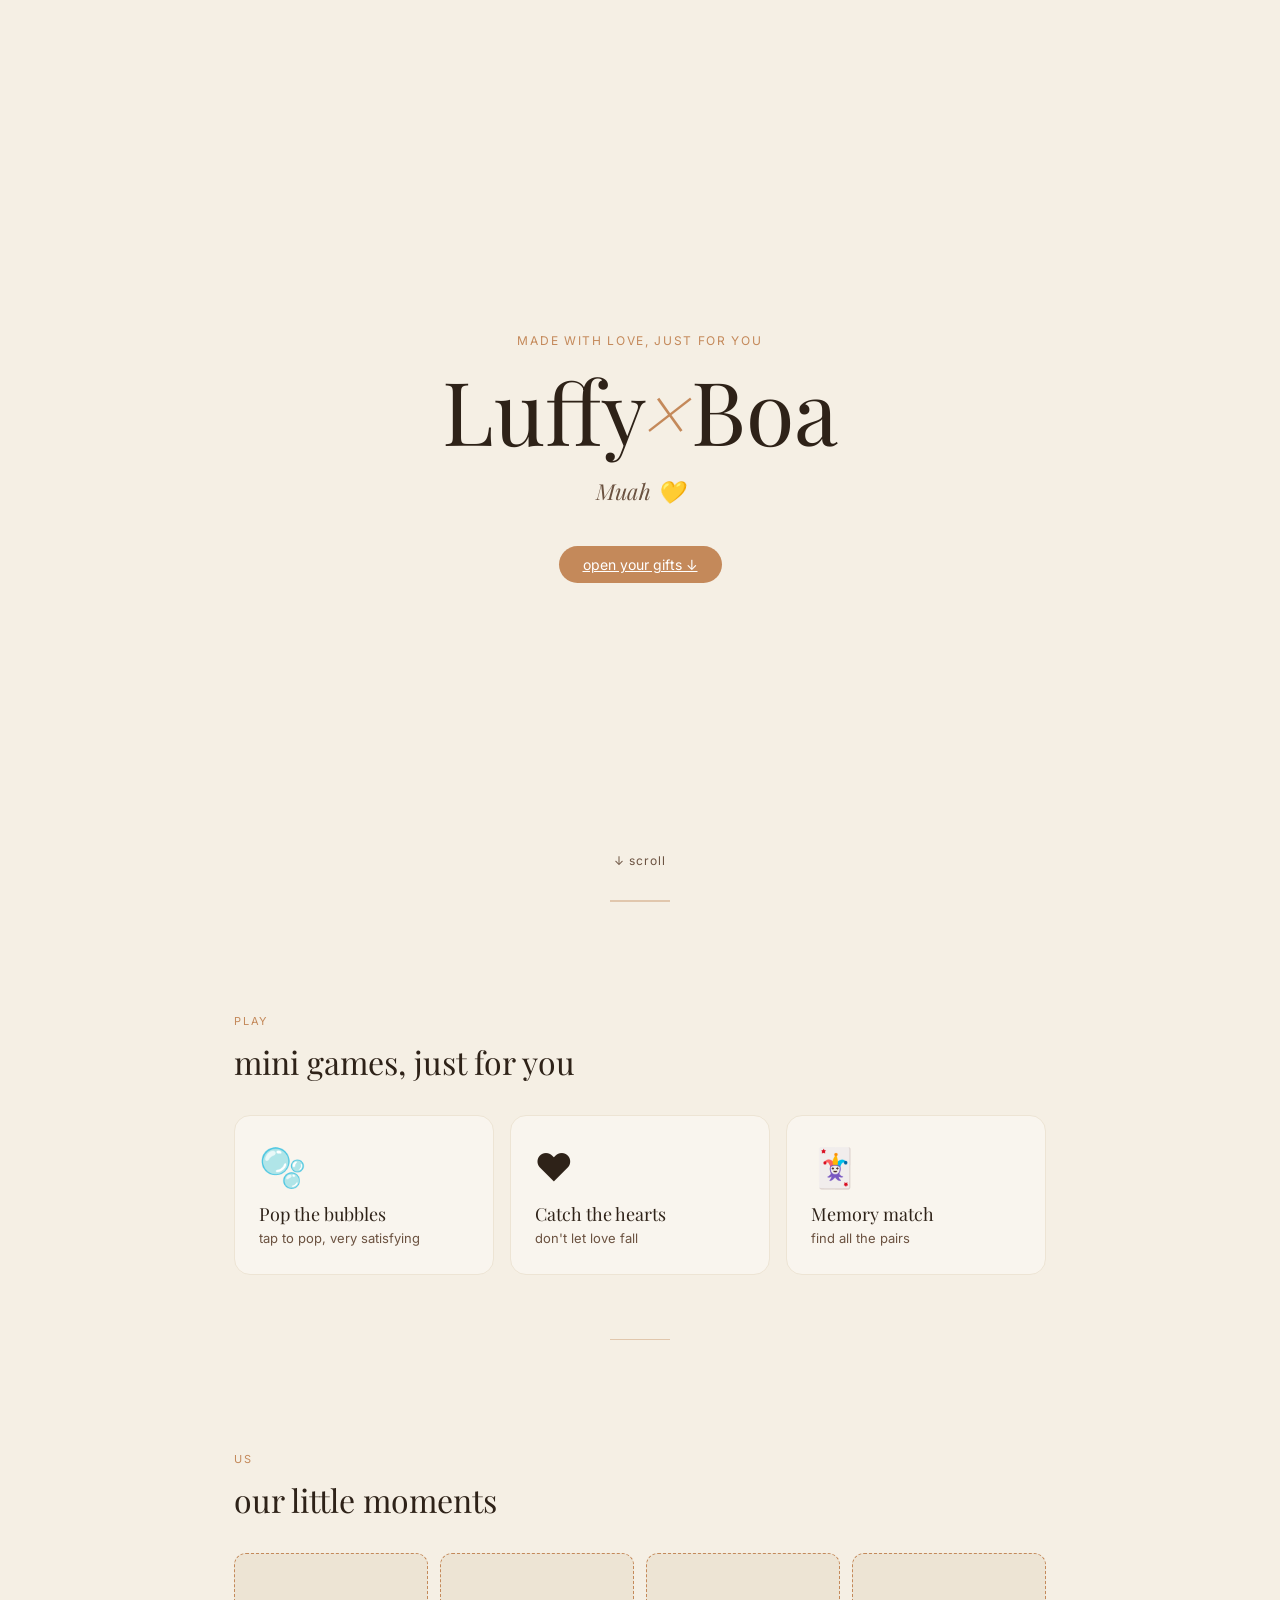
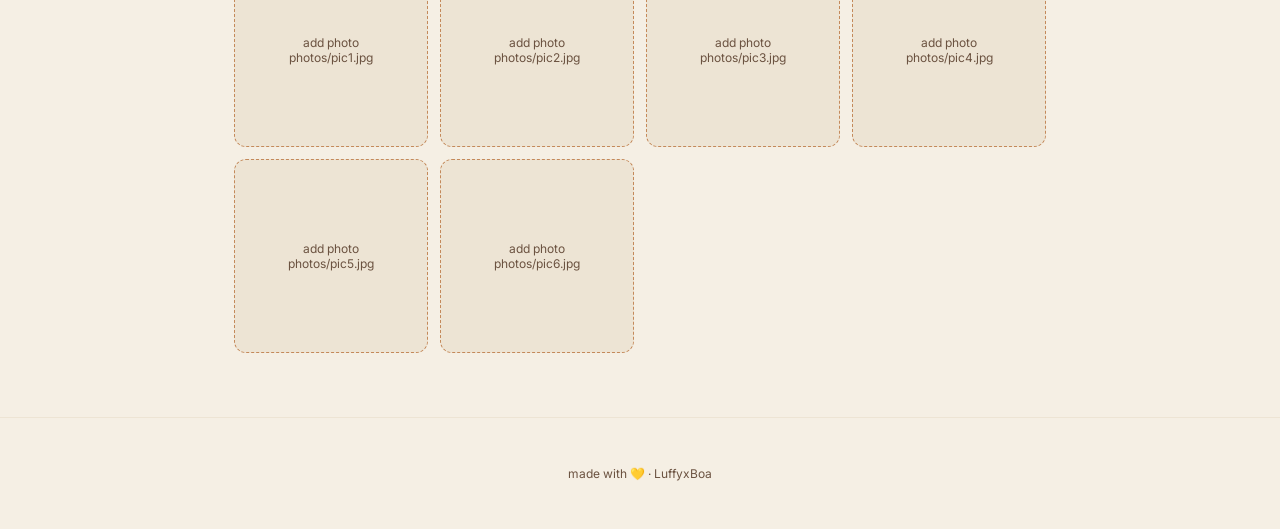
==== index.html @ 6fa9c640 "initial commit" ====
<!DOCTYPE html>
<html lang="en">
<head>
  <meta charset="UTF-8" />
  <meta name="viewport" content="width=device-width, initial-scale=1.0" />
  <title>LuffyxBoa</title>
  <link rel="stylesheet" href="css/style.css" />
  <style>
    body { overflow-x: hidden; }

    /* ---- HERO ---- */
    .hero {
      min-height: 100vh;
      display: flex;
      flex-direction: column;
      align-items: center;
      justify-content: center;
      text-align: center;
      padding: 3rem 1.5rem 2rem;
      position: relative;
    }

    .hero-eyebrow {
      font-size: 12px;
      letter-spacing: 0.14em;
      text-transform: uppercase;
      color: var(--caramel);
      margin-bottom: 1rem;
    }

    .hero-title {
      font-family: 'Playfair Display', serif;
      font-size: clamp(48px, 10vw, 88px);
      font-weight: 400;
      line-height: 1.05;
      color: var(--dark);
      margin-bottom: 1.25rem;
    }

    .hero-title em {
      font-style: italic;
      color: var(--caramel);
    }

    .hero-message {
      font-family: 'Playfair Display', serif;
      font-style: italic;
      font-size: 22px;
      color: var(--mid);
      margin-bottom: 2.5rem;
    }

    .scroll-hint {
      position: absolute;
      bottom: 2rem;
      font-size: 12px;
      color: var(--mid);
      letter-spacing: 0.08em;
      animation: bob 2s ease-in-out infinite;
    }
    @keyframes bob {
      0%, 100% { transform: translateY(0); }
      50% { transform: translateY(6px); }
    }

    /* ---- SECTION ---- */
    .section {
      max-width: 860px;
      margin: 0 auto;
      padding: 4rem 1.5rem;
    }

    .section-label {
      font-size: 11px;
      letter-spacing: 0.16em;
      text-transform: uppercase;
      color: var(--caramel);
      margin-bottom: 0.75rem;
    }

    .section-title {
      font-family: 'Playfair Display', serif;
      font-size: 32px;
      font-weight: 400;
      color: var(--dark);
      margin-bottom: 2rem;
    }

    /* ---- DIVIDER ---- */
    .divider {
      width: 60px;
      height: 1.5px;
      background: var(--caramel);
      margin: 0 auto 3rem;
      opacity: 0.4;
    }

    /* ---- GAMES GRID ---- */
    .games-grid {
      display: grid;
      grid-template-columns: repeat(auto-fit, minmax(220px, 1fr));
      gap: 16px;
    }

    .game-card {
      background: var(--light);
      border: 1px solid var(--beige2);
      border-radius: 16px;
      padding: 1.75rem 1.5rem;
      text-decoration: none;
      color: inherit;
      transition: border-color 0.2s, transform 0.15s;
      display: block;
    }
    .game-card:hover {
      border-color: var(--caramel);
      transform: translateY(-3px);
    }

    .game-emoji { font-size: 38px; margin-bottom: 0.75rem; }

    .game-card-name {
      font-family: 'Playfair Display', serif;
      font-size: 18px;
      font-weight: 400;
      color: var(--dark);
      margin-bottom: 4px;
    }

    .game-card-desc {
      font-size: 13px;
      color: var(--mid);
    }

    /* ---- PHOTOS ---- */
    .photos-grid {
      display: grid;
      grid-template-columns: repeat(auto-fill, minmax(180px, 1fr));
      gap: 12px;
    }

    .photo-slot {
      aspect-ratio: 1;
      border-radius: 12px;
      overflow: hidden;
      background: var(--beige2);
      border: 1px dashed var(--caramel);
      display: flex;
      align-items: center;
      justify-content: center;
    }

    .photo-slot img {
      width: 100%;
      height: 100%;
      object-fit: cover;
      display: block;
    }

    .photo-placeholder {
      font-size: 12px;
      color: var(--mid);
      text-align: center;
      padding: 1rem;
    }

    /* ---- FOOTER ---- */
    footer {
      text-align: center;
      padding: 3rem 1rem;
      font-size: 12px;
      color: var(--mid);
      border-top: 1px solid var(--beige2);
    }
  </style>
</head>
<body>

  <!-- HERO -->
  <section class="hero">
    <p class="hero-eyebrow">made with love, just for you</p>
    <h1 class="hero-title">Luffy<em>×</em>Boa</h1>
    <p class="hero-message">Muah 💛</p>
    <a href="#games" class="btn btn-primary">open your gifts ↓</a>
    <p class="scroll-hint">↓ scroll</p>
  </section>

  <div class="divider"></div>

  <!-- GAMES -->
  <section class="section" id="games">
    <p class="section-label">play</p>
    <h2 class="section-title">mini games, just for you</h2>
    <div class="games-grid">
      <a href="games/bubbles.html" class="game-card">
        <div class="game-emoji">🫧</div>
        <div class="game-card-name">Pop the bubbles</div>
        <div class="game-card-desc">tap to pop, very satisfying</div>
      </a>
      <a href="games/hearts.html" class="game-card">
        <div class="game-emoji">❤️</div>
        <div class="game-card-name">Catch the hearts</div>
        <div class="game-card-desc">don't let love fall</div>
      </a>
      <a href="games/memory.html" class="game-card">
        <div class="game-emoji">🃏</div>
        <div class="game-card-name">Memory match</div>
        <div class="game-card-desc">find all the pairs</div>
      </a>
    </div>
  </section>

  <div class="divider"></div>

  <!-- PHOTOS -->
  <section class="section" id="photos">
    <p class="section-label">us</p>
    <h2 class="section-title">our little moments</h2>
    <div class="photos-grid" id="photos-grid">
      <!-- Add your photos to the /photos folder and list them below -->
      <!-- Example: <div class="photo-slot"><img src="../photos/pic1.jpg" alt="us" /></div> -->
      <div class="photo-slot"><p class="photo-placeholder">add photo<br/>photos/pic1.jpg</p></div>
      <div class="photo-slot"><p class="photo-placeholder">add photo<br/>photos/pic2.jpg</p></div>
      <div class="photo-slot"><p class="photo-placeholder">add photo<br/>photos/pic3.jpg</p></div>
      <div class="photo-slot"><p class="photo-placeholder">add photo<br/>photos/pic4.jpg</p></div>
      <div class="photo-slot"><p class="photo-placeholder">add photo<br/>photos/pic5.jpg</p></div>
      <div class="photo-slot"><p class="photo-placeholder">add photo<br/>photos/pic6.jpg</p></div>
    </div>
  </section>

  <footer>
    made with 💛 · LuffyxBoa
  </footer>

</body>
</html>
---- css/style.css ----
@import url('https://fonts.googleapis.com/css2?family=Playfair+Display:ital,wght@0,400;0,600;1,400&family=Inter:wght@300;400;500&display=swap');

*, *::before, *::after { box-sizing: border-box; margin: 0; padding: 0; }

:root {
  --beige:    #F5EFE4;
  --beige2:   #EDE4D4;
  --caramel:  #C4895A;
  --caramel2: #A86D40;
  --dark:     #2E2218;
  --mid:      #6B5240;
  --light:    #F9F5EE;
  --white:    #FFFFFF;
}

html { scroll-behavior: smooth; }

body {
  font-family: 'Inter', sans-serif;
  background: var(--beige);
  color: var(--dark);
  min-height: 100vh;
}

/* ---- BACK BUTTON ---- */
.back-link {
  display: inline-flex;
  align-items: center;
  gap: 6px;
  font-size: 13px;
  color: var(--mid);
  text-decoration: none;
  padding: 8px 0;
  margin-bottom: 1.5rem;
  transition: color 0.2s;
}
.back-link:hover { color: var(--caramel); }

/* ---- GAME PAGE WRAPPER ---- */
.game-page {
  max-width: 700px;
  margin: 0 auto;
  padding: 2rem 1.5rem;
}

.game-page h1 {
  font-family: 'Playfair Display', serif;
  font-size: 26px;
  font-weight: 400;
  color: var(--dark);
  margin-bottom: 0.25rem;
}

.game-page .tagline {
  font-size: 13px;
  color: var(--mid);
  margin-bottom: 1.5rem;
}

/* ---- SCORE BAR ---- */
.score-bar {
  display: flex;
  justify-content: space-between;
  margin-bottom: 12px;
  font-size: 13px;
  color: var(--mid);
}
.score-bar span { font-weight: 500; color: var(--dark); }

/* ---- CANVAS ---- */
canvas {
  display: block;
  width: 100%;
  border-radius: 12px;
  border: 1px solid var(--beige2);
  background: var(--light);
  cursor: crosshair;
  touch-action: none;
}

/* ---- BUTTONS ---- */
.btn {
  display: inline-block;
  padding: 10px 24px;
  border-radius: 999px;
  font-size: 14px;
  font-family: 'Inter', sans-serif;
  cursor: pointer;
  transition: all 0.15s;
  border: none;
}
.btn-primary {
  background: var(--caramel);
  color: var(--white);
}
.btn-primary:hover { background: var(--caramel2); }
.btn-outline {
  background: transparent;
  color: var(--caramel);
  border: 1.5px solid var(--caramel);
}
.btn-outline:hover { background: var(--beige2); }

.btn-row {
  display: flex;
  gap: 10px;
  margin-top: 14px;
  flex-wrap: wrap;
}

/* ---- MEMORY GRID ---- */
.memory-grid {
  display: grid;
  grid-template-columns: repeat(4, 1fr);
  gap: 10px;
  max-width: 400px;
}
.mem-card {
  aspect-ratio: 1;
  background: var(--light);
  border: 1.5px solid var(--beige2);
  border-radius: 10px;
  cursor: pointer;
  font-size: 30px;
  display: flex;
  align-items: center;
  justify-content: center;
  transition: transform 0.15s;
  user-select: none;
}
.mem-card:hover { transform: scale(1.05); }
.mem-card.flipped { background: #FBF0E5; border-color: var(--caramel); }
.mem-card.matched { background: #EAF3DE; border-color: #639922; pointer-events: none; }
.mem-back { font-size: 18px; color: var(--mid); }

.congrats {
  font-family: 'Playfair Display', serif;
  font-size: 20px;
  color: var(--caramel);
  margin-top: 1rem;
}
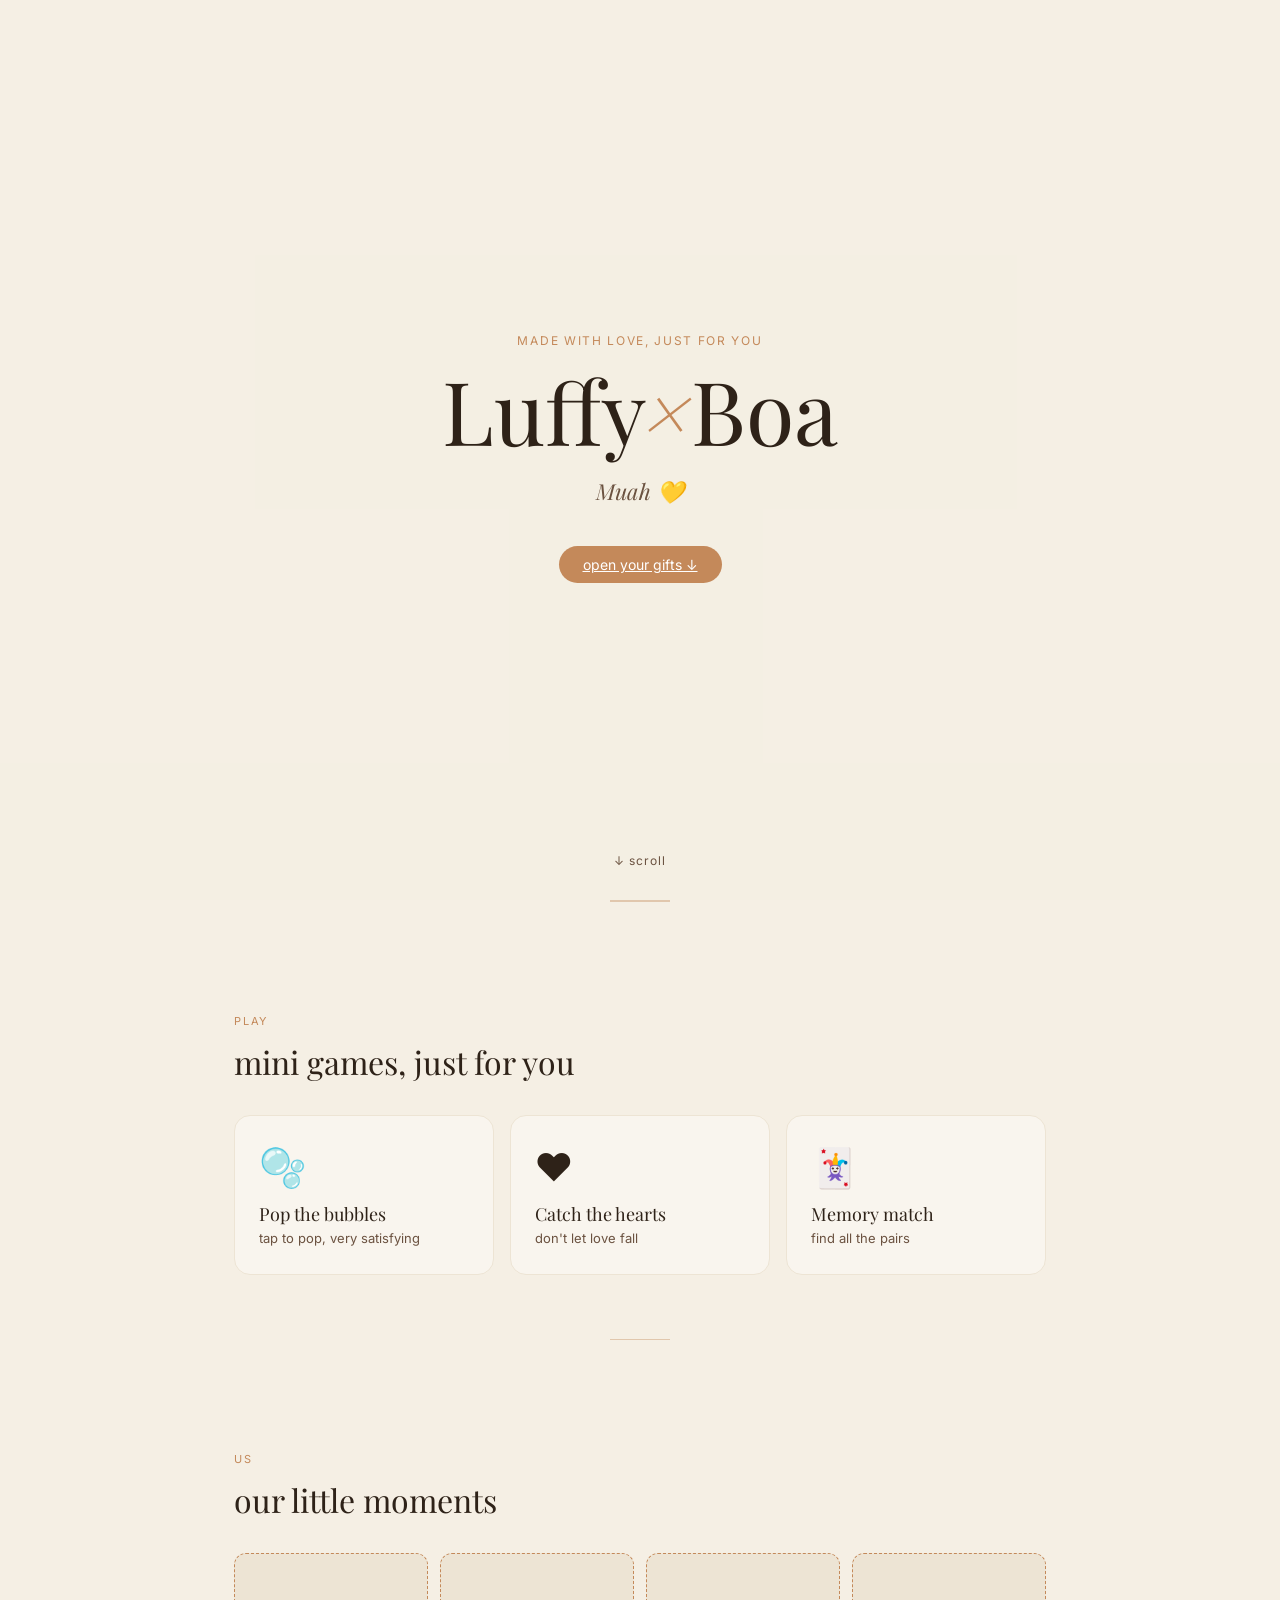
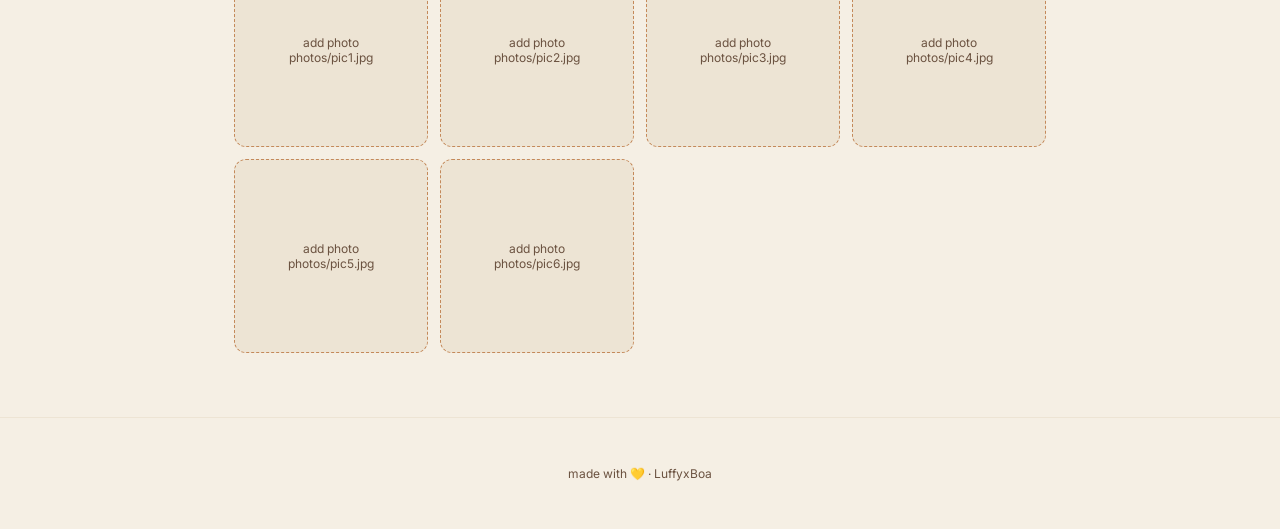
==== commit 93416670: "initial commit" ====
--- a/index.html
+++ b/index.html
@@ -1,236 +1,250 @@
 <!DOCTYPE html>
 <html lang="en">
 <head>
-  <meta charset="UTF-8" />
-  <meta name="viewport" content="width=device-width, initial-scale=1.0" />
-  <title>LuffyxBoa</title>
-  <link rel="stylesheet" href="css/style.css" />
-  <style>
-    body { overflow-x: hidden; }
-
-    /* ---- HERO ---- */
-    .hero {
-      min-height: 100vh;
-      display: flex;
-      flex-direction: column;
-      align-items: center;
-      justify-content: center;
-      text-align: center;
-      padding: 3rem 1.5rem 2rem;
-      position: relative;
-    }
-
-    .hero-eyebrow {
-      font-size: 12px;
-      letter-spacing: 0.14em;
-      text-transform: uppercase;
-      color: var(--caramel);
-      margin-bottom: 1rem;
-    }
-
-    .hero-title {
-      font-family: 'Playfair Display', serif;
-      font-size: clamp(48px, 10vw, 88px);
-      font-weight: 400;
-      line-height: 1.05;
-      color: var(--dark);
-      margin-bottom: 1.25rem;
-    }
-
-    .hero-title em {
-      font-style: italic;
-      color: var(--caramel);
-    }
-
-    .hero-message {
-      font-family: 'Playfair Display', serif;
-      font-style: italic;
-      font-size: 22px;
-      color: var(--mid);
-      margin-bottom: 2.5rem;
-    }
-
-    .scroll-hint {
-      position: absolute;
-      bottom: 2rem;
-      font-size: 12px;
-      color: var(--mid);
-      letter-spacing: 0.08em;
-      animation: bob 2s ease-in-out infinite;
-    }
-    @keyframes bob {
-      0%, 100% { transform: translateY(0); }
-      50% { transform: translateY(6px); }
-    }
-
-    /* ---- SECTION ---- */
-    .section {
-      max-width: 860px;
-      margin: 0 auto;
-      padding: 4rem 1.5rem;
-    }
-
-    .section-label {
-      font-size: 11px;
-      letter-spacing: 0.16em;
-      text-transform: uppercase;
-      color: var(--caramel);
-      margin-bottom: 0.75rem;
-    }
-
-    .section-title {
-      font-family: 'Playfair Display', serif;
-      font-size: 32px;
-      font-weight: 400;
-      color: var(--dark);
-      margin-bottom: 2rem;
-    }
-
-    /* ---- DIVIDER ---- */
-    .divider {
-      width: 60px;
-      height: 1.5px;
-      background: var(--caramel);
-      margin: 0 auto 3rem;
-      opacity: 0.4;
-    }
-
-    /* ---- GAMES GRID ---- */
-    .games-grid {
-      display: grid;
-      grid-template-columns: repeat(auto-fit, minmax(220px, 1fr));
-      gap: 16px;
-    }
-
-    .game-card {
-      background: var(--light);
-      border: 1px solid var(--beige2);
-      border-radius: 16px;
-      padding: 1.75rem 1.5rem;
-      text-decoration: none;
-      color: inherit;
-      transition: border-color 0.2s, transform 0.15s;
-      display: block;
-    }
-    .game-card:hover {
-      border-color: var(--caramel);
-      transform: translateY(-3px);
-    }
-
-    .game-emoji { font-size: 38px; margin-bottom: 0.75rem; }
-
-    .game-card-name {
-      font-family: 'Playfair Display', serif;
-      font-size: 18px;
-      font-weight: 400;
-      color: var(--dark);
-      margin-bottom: 4px;
-    }
-
-    .game-card-desc {
-      font-size: 13px;
-      color: var(--mid);
-    }
-
-    /* ---- PHOTOS ---- */
-    .photos-grid {
-      display: grid;
-      grid-template-columns: repeat(auto-fill, minmax(180px, 1fr));
-      gap: 12px;
-    }
-
-    .photo-slot {
-      aspect-ratio: 1;
-      border-radius: 12px;
-      overflow: hidden;
-      background: var(--beige2);
-      border: 1px dashed var(--caramel);
-      display: flex;
-      align-items: center;
-      justify-content: center;
-    }
-
-    .photo-slot img {
-      width: 100%;
-      height: 100%;
-      object-fit: cover;
-      display: block;
-    }
-
-    .photo-placeholder {
-      font-size: 12px;
-      color: var(--mid);
-      text-align: center;
-      padding: 1rem;
-    }
-
-    /* ---- FOOTER ---- */
-    footer {
-      text-align: center;
-      padding: 3rem 1rem;
-      font-size: 12px;
-      color: var(--mid);
-      border-top: 1px solid var(--beige2);
-    }
-  </style>
+    <meta charset="UTF-8" />
+    <meta name="viewport" content="width=device-width, initial-scale=1.0" />
+    <title>LuffyxBoa</title>
+    <link rel="stylesheet" href="css/style.css" />
+    <style>
+        body { overflow-x: hidden; }
+
+        /* ---- HERO ---- */
+        .hero {
+            min-height: 100vh;
+            display: flex;
+            flex-direction: column;
+            align-items: center;
+            justify-content: center;
+            text-align: center;
+            padding: 3rem 1.5rem 2rem;
+            position: relative;
+            background: url('photos/luffyxboa.jpg') center/cover no-repeat;
+        }
+
+        .hero::before {
+            content: '';
+            position: absolute;
+            inset: 0;
+            background: rgba(245, 239, 228, 0.58);
+            z-index: 0;
+        }
+
+        .hero > * {
+            position: relative;
+            z-index: 1;
+        }
+
+        .hero-eyebrow {
+            font-size: 12px;
+            letter-spacing: 0.14em;
+            text-transform: uppercase;
+            color: var(--caramel);
+            margin-bottom: 1rem;
+        }
+
+        .hero-title {
+            font-family: 'Playfair Display', serif;
+            font-size: clamp(48px, 10vw, 88px);
+            font-weight: 400;
+            line-height: 1.05;
+            color: var(--dark);
+            margin-bottom: 1.25rem;
+        }
+
+        .hero-title em {
+            font-style: italic;
+            color: var(--caramel);
+        }
+
+        .hero-message {
+            font-family: 'Playfair Display', serif;
+            font-style: italic;
+            font-size: 22px;
+            color: var(--mid);
+            margin-bottom: 2.5rem;
+        }
+
+        .scroll-hint {
+            position: absolute;
+            bottom: 2rem;
+            font-size: 12px;
+            color: var(--mid);
+            letter-spacing: 0.08em;
+            animation: bob 2s ease-in-out infinite;
+        }
+        @keyframes bob {
+            0%, 100% { transform: translateY(0); }
+            50% { transform: translateY(6px); }
+        }
+
+        /* ---- SECTION ---- */
+        .section {
+            max-width: 860px;
+            margin: 0 auto;
+            padding: 4rem 1.5rem;
+        }
+
+        .section-label {
+            font-size: 11px;
+            letter-spacing: 0.16em;
+            text-transform: uppercase;
+            color: var(--caramel);
+            margin-bottom: 0.75rem;
+        }
+
+        .section-title {
+            font-family: 'Playfair Display', serif;
+            font-size: 32px;
+            font-weight: 400;
+            color: var(--dark);
+            margin-bottom: 2rem;
+        }
+
+        /* ---- DIVIDER ---- */
+        .divider {
+            width: 60px;
+            height: 1.5px;
+            background: var(--caramel);
+            margin: 0 auto 3rem;
+            opacity: 0.4;
+        }
+
+        /* ---- GAMES GRID ---- */
+        .games-grid {
+            display: grid;
+            grid-template-columns: repeat(auto-fit, minmax(220px, 1fr));
+            gap: 16px;
+        }
+
+        .game-card {
+            background: var(--light);
+            border: 1px solid var(--beige2);
+            border-radius: 16px;
+            padding: 1.75rem 1.5rem;
+            text-decoration: none;
+            color: inherit;
+            transition: border-color 0.2s, transform 0.15s;
+            display: block;
+        }
+        .game-card:hover {
+            border-color: var(--caramel);
+            transform: translateY(-3px);
+        }
+
+        .game-emoji { font-size: 38px; margin-bottom: 0.75rem; }
+
+        .game-card-name {
+            font-family: 'Playfair Display', serif;
+            font-size: 18px;
+            font-weight: 400;
+            color: var(--dark);
+            margin-bottom: 4px;
+        }
+
+        .game-card-desc {
+            font-size: 13px;
+            color: var(--mid);
+        }
+
+        /* ---- PHOTOS ---- */
+        .photos-grid {
+            display: grid;
+            grid-template-columns: repeat(auto-fill, minmax(180px, 1fr));
+            gap: 12px;
+        }
+
+        .photo-slot {
+            aspect-ratio: 1;
+            border-radius: 12px;
+            overflow: hidden;
+            background: var(--beige2);
+            border: 1px dashed var(--caramel);
+            display: flex;
+            align-items: center;
+            justify-content: center;
+        }
+
+        .photo-slot img {
+            width: 100%;
+            height: 100%;
+            object-fit: cover;
+            display: block;
+        }
+
+        .photo-placeholder {
+            font-size: 12px;
+            color: var(--mid);
+            text-align: center;
+            padding: 1rem;
+        }
+
+        /* ---- FOOTER ---- */
+        footer {
+            text-align: center;
+            padding: 3rem 1rem;
+            font-size: 12px;
+            color: var(--mid);
+            border-top: 1px solid var(--beige2);
+        }
+    </style>
 </head>
 <body>
 
-  <!-- HERO -->
-  <section class="hero">
+<!-- HERO -->
+<section class="hero">
     <p class="hero-eyebrow">made with love, just for you</p>
     <h1 class="hero-title">Luffy<em>×</em>Boa</h1>
     <p class="hero-message">Muah 💛</p>
     <a href="#games" class="btn btn-primary">open your gifts ↓</a>
     <p class="scroll-hint">↓ scroll</p>
-  </section>
-
-  <div class="divider"></div>
-
-  <!-- GAMES -->
-  <section class="section" id="games">
+</section>
+
+<div class="divider"></div>
+
+<!-- GAMES -->
+<section class="section" id="games">
     <p class="section-label">play</p>
     <h2 class="section-title">mini games, just for you</h2>
     <div class="games-grid">
-      <a href="games/bubbles.html" class="game-card">
-        <div class="game-emoji">🫧</div>
-        <div class="game-card-name">Pop the bubbles</div>
-        <div class="game-card-desc">tap to pop, very satisfying</div>
-      </a>
-      <a href="games/hearts.html" class="game-card">
-        <div class="game-emoji">❤️</div>
-        <div class="game-card-name">Catch the hearts</div>
-        <div class="game-card-desc">don't let love fall</div>
-      </a>
-      <a href="games/memory.html" class="game-card">
-        <div class="game-emoji">🃏</div>
-        <div class="game-card-name">Memory match</div>
-        <div class="game-card-desc">find all the pairs</div>
-      </a>
+        <a href="games/bubbles.html" class="game-card">
+            <div class="game-emoji">🫧</div>
+            <div class="game-card-name">Pop the bubbles</div>
+            <div class="game-card-desc">tap to pop, very satisfying</div>
+        </a>
+        <a href="games/hearts.html" class="game-card">
+            <div class="game-emoji">❤️</div>
+            <div class="game-card-name">Catch the hearts</div>
+            <div class="game-card-desc">don't let love fall</div>
+        </a>
+        <a href="games/memory.html" class="game-card">
+            <div class="game-emoji">🃏</div>
+            <div class="game-card-name">Memory match</div>
+            <div class="game-card-desc">find all the pairs</div>
+        </a>
     </div>
-  </section>
-
-  <div class="divider"></div>
-
-  <!-- PHOTOS -->
-  <section class="section" id="photos">
+</section>
+
+<div class="divider"></div>
+
+<!-- PHOTOS -->
+<section class="section" id="photos">
     <p class="section-label">us</p>
     <h2 class="section-title">our little moments</h2>
     <div class="photos-grid" id="photos-grid">
-      <!-- Add your photos to the /photos folder and list them below -->
-      <!-- Example: <div class="photo-slot"><img src="../photos/pic1.jpg" alt="us" /></div> -->
-      <div class="photo-slot"><p class="photo-placeholder">add photo<br/>photos/pic1.jpg</p></div>
-      <div class="photo-slot"><p class="photo-placeholder">add photo<br/>photos/pic2.jpg</p></div>
-      <div class="photo-slot"><p class="photo-placeholder">add photo<br/>photos/pic3.jpg</p></div>
-      <div class="photo-slot"><p class="photo-placeholder">add photo<br/>photos/pic4.jpg</p></div>
-      <div class="photo-slot"><p class="photo-placeholder">add photo<br/>photos/pic5.jpg</p></div>
-      <div class="photo-slot"><p class="photo-placeholder">add photo<br/>photos/pic6.jpg</p></div>
+        <!-- Add your photos to the /photos folder and list them below -->
+        <!-- Example: <div class="photo-slot"><img src="../photos/pic1.jpg" alt="us" /></div> -->
+        <div class="photo-slot"><p class="photo-placeholder">add photo<br/>photos/pic1.jpg</p></div>
+        <div class="photo-slot"><p class="photo-placeholder">add photo<br/>photos/pic2.jpg</p></div>
+        <div class="photo-slot"><p class="photo-placeholder">add photo<br/>photos/pic3.jpg</p></div>
+        <div class="photo-slot"><p class="photo-placeholder">add photo<br/>photos/pic4.jpg</p></div>
+        <div class="photo-slot"><p class="photo-placeholder">add photo<br/>photos/pic5.jpg</p></div>
+        <div class="photo-slot"><p class="photo-placeholder">add photo<br/>photos/pic6.jpg</p></div>
     </div>
-  </section>
-
-  <footer>
+</section>
+
+<footer>
     made with 💛 · LuffyxBoa
-  </footer>
+</footer>
 
 </body>
-</html>
+</html>
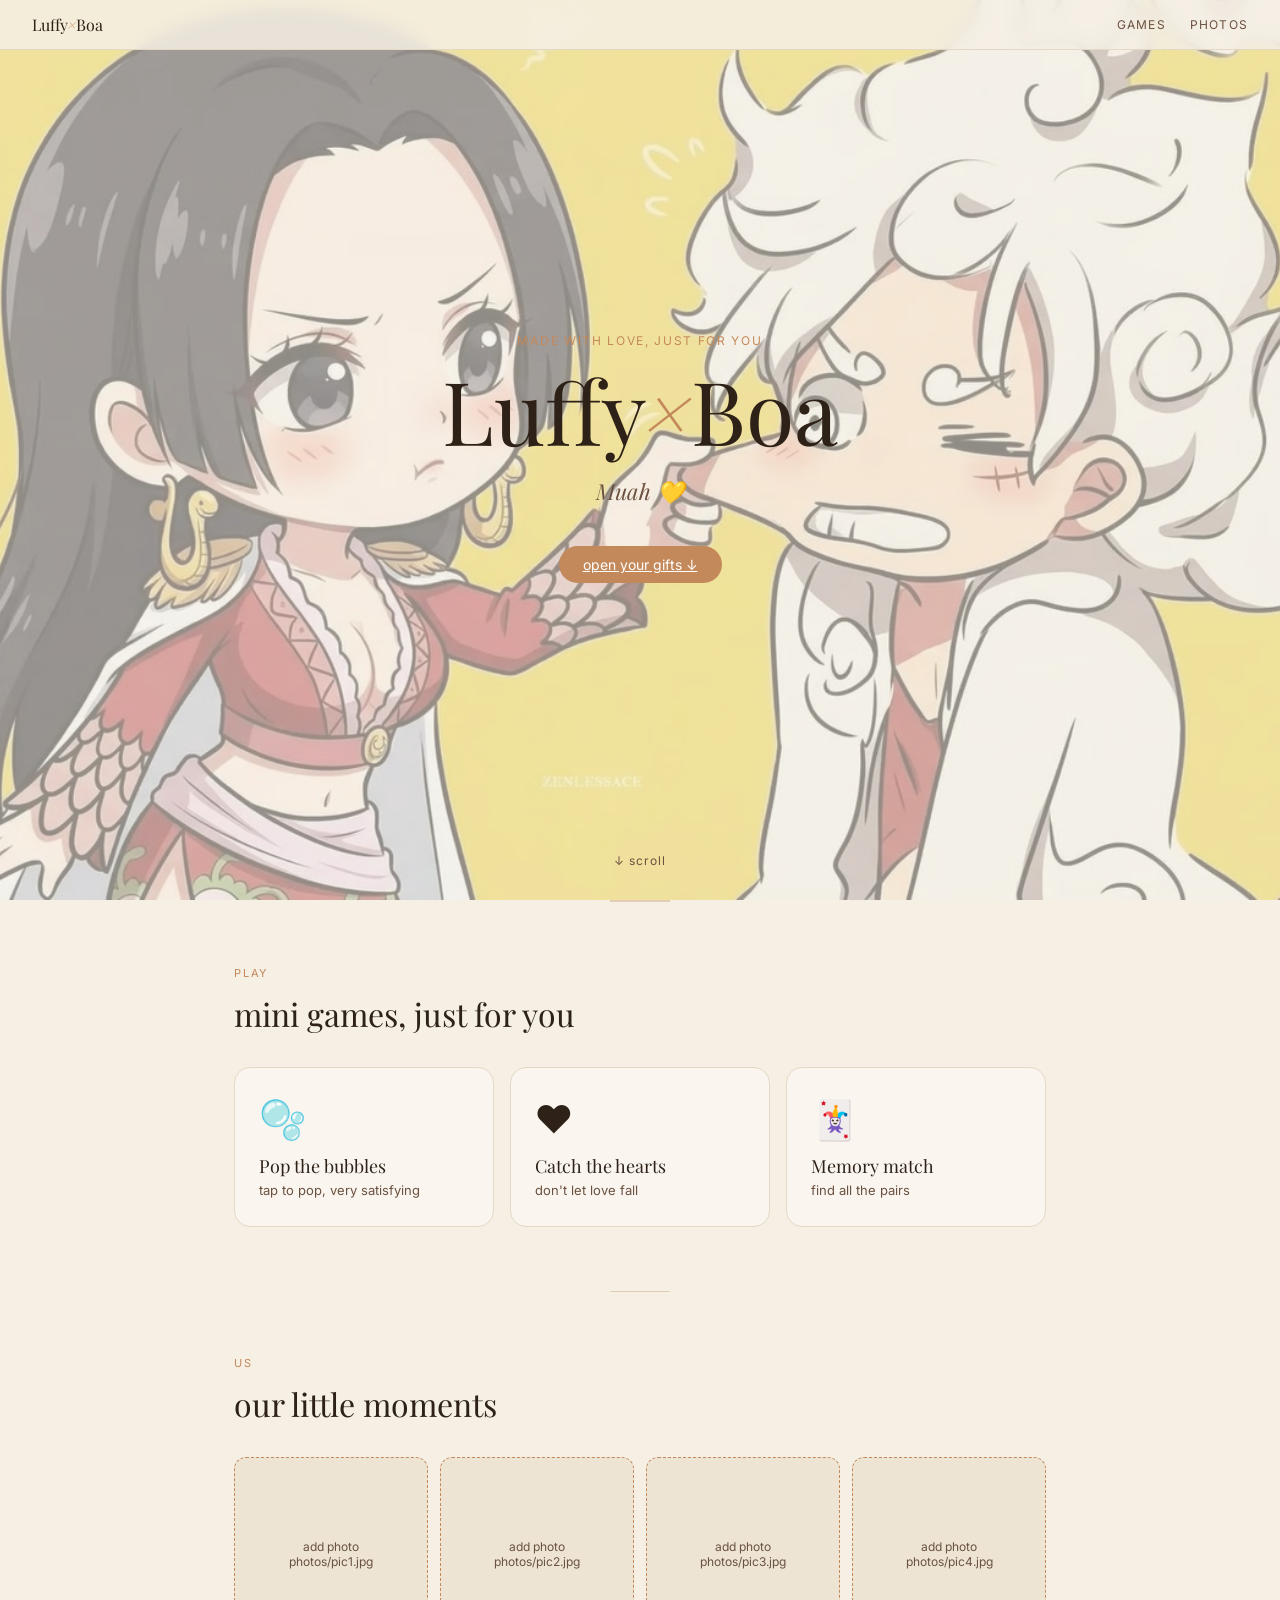
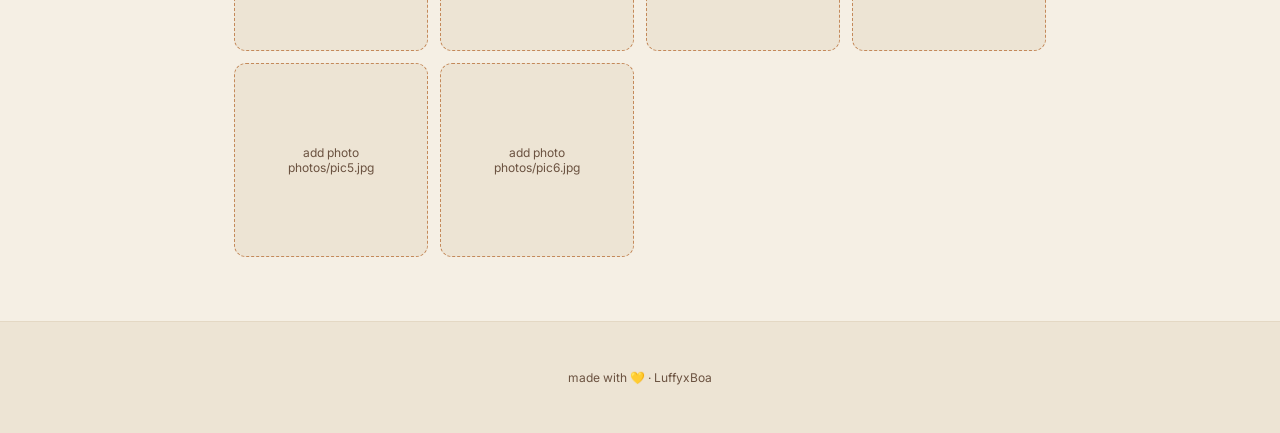
==== commit a2e6367f: "initial commit" ====
--- a/index.html
+++ b/index.html
@@ -20,7 +20,6 @@
             position: relative;
             background: url('photos/luffyxboa.jpg') center/cover no-repeat;
         }
-
         .hero::before {
             content: '';
             position: absolute;
@@ -28,11 +27,7 @@
             background: rgba(245, 239, 228, 0.58);
             z-index: 0;
         }
-
-        .hero > * {
-            position: relative;
-            z-index: 1;
-        }
+        .hero > * { position: relative; z-index: 1; }
 
         .hero-eyebrow {
             font-size: 12px;
@@ -41,7 +36,6 @@
             color: var(--caramel);
             margin-bottom: 1rem;
         }
-
         .hero-title {
             font-family: 'Playfair Display', serif;
             font-size: clamp(48px, 10vw, 88px);
@@ -50,12 +44,7 @@
             color: var(--dark);
             margin-bottom: 1.25rem;
         }
-
-        .hero-title em {
-            font-style: italic;
-            color: var(--caramel);
-        }
-
+        .hero-title em { font-style: italic; color: var(--caramel); }
         .hero-message {
             font-family: 'Playfair Display', serif;
             font-style: italic;
@@ -63,7 +52,6 @@
             color: var(--mid);
             margin-bottom: 2.5rem;
         }
-
         .scroll-hint {
             position: absolute;
             bottom: 2rem;
@@ -77,13 +65,12 @@
             50% { transform: translateY(6px); }
         }
 
-        /* ---- SECTION ---- */
+        /* ---- SECTIONS ---- */
         .section {
             max-width: 860px;
             margin: 0 auto;
             padding: 4rem 1.5rem;
         }
-
         .section-label {
             font-size: 11px;
             letter-spacing: 0.16em;
@@ -91,7 +78,6 @@
             color: var(--caramel);
             margin-bottom: 0.75rem;
         }
-
         .section-title {
             font-family: 'Playfair Display', serif;
             font-size: 32px;
@@ -105,8 +91,8 @@
             width: 60px;
             height: 1.5px;
             background: var(--caramel);
-            margin: 0 auto 3rem;
-            opacity: 0.4;
+            margin: 0 auto;
+            opacity: 0.35;
         }
 
         /* ---- GAMES GRID ---- */
@@ -115,10 +101,9 @@
             grid-template-columns: repeat(auto-fit, minmax(220px, 1fr));
             gap: 16px;
         }
-
         .game-card {
             background: var(--light);
-            border: 1px solid var(--beige2);
+            border: 1px solid var(--beige3);
             border-radius: 16px;
             padding: 1.75rem 1.5rem;
             text-decoration: none;
@@ -126,13 +111,8 @@
             transition: border-color 0.2s, transform 0.15s;
             display: block;
         }
-        .game-card:hover {
-            border-color: var(--caramel);
-            transform: translateY(-3px);
-        }
-
+        .game-card:hover { border-color: var(--caramel); transform: translateY(-3px); }
         .game-emoji { font-size: 38px; margin-bottom: 0.75rem; }
-
         .game-card-name {
             font-family: 'Playfair Display', serif;
             font-size: 18px;
@@ -140,11 +120,7 @@
             color: var(--dark);
             margin-bottom: 4px;
         }
-
-        .game-card-desc {
-            font-size: 13px;
-            color: var(--mid);
-        }
+        .game-card-desc { font-size: 13px; color: var(--mid); }
 
         /* ---- PHOTOS ---- */
         .photos-grid {
@@ -152,7 +128,6 @@
             grid-template-columns: repeat(auto-fill, minmax(180px, 1fr));
             gap: 12px;
         }
-
         .photo-slot {
             aspect-ratio: 1;
             border-radius: 12px;
@@ -163,20 +138,8 @@
             align-items: center;
             justify-content: center;
         }
-
-        .photo-slot img {
-            width: 100%;
-            height: 100%;
-            object-fit: cover;
-            display: block;
-        }
-
-        .photo-placeholder {
-            font-size: 12px;
-            color: var(--mid);
-            text-align: center;
-            padding: 1rem;
-        }
+        .photo-slot img { width: 100%; height: 100%; object-fit: cover; display: block; }
+        .photo-placeholder { font-size: 12px; color: var(--mid); text-align: center; padding: 1rem; }
 
         /* ---- FOOTER ---- */
         footer {
@@ -184,11 +147,20 @@
             padding: 3rem 1rem;
             font-size: 12px;
             color: var(--mid);
-            border-top: 1px solid var(--beige2);
+            border-top: 1px solid var(--beige3);
+            background: var(--beige2);
         }
     </style>
 </head>
 <body>
+
+<nav class="topbar">
+    <a href="index.html" class="topbar-logo">Luffy<em>×</em>Boa</a>
+    <div class="topbar-links">
+        <a href="#games">games</a>
+        <a href="#photos">photos</a>
+    </div>
+</nav>
 
 <!-- HERO -->
 <section class="hero">
@@ -231,8 +203,8 @@
     <p class="section-label">us</p>
     <h2 class="section-title">our little moments</h2>
     <div class="photos-grid" id="photos-grid">
-        <!-- Add your photos to the /photos folder and list them below -->
-        <!-- Example: <div class="photo-slot"><img src="../photos/pic1.jpg" alt="us" /></div> -->
+        <!-- Replace these with your actual photos -->
+        <!-- <div class="photo-slot"><img src="photos/pic1.jpg" alt="us" /></div> -->
         <div class="photo-slot"><p class="photo-placeholder">add photo<br/>photos/pic1.jpg</p></div>
         <div class="photo-slot"><p class="photo-placeholder">add photo<br/>photos/pic2.jpg</p></div>
         <div class="photo-slot"><p class="photo-placeholder">add photo<br/>photos/pic3.jpg</p></div>
@@ -242,9 +214,7 @@
     </div>
 </section>
 
-<footer>
-    made with 💛 · LuffyxBoa
-</footer>
+<footer>made with 💛 · LuffyxBoa</footer>
 
 </body>
 </html>
--- a/css/style.css
+++ b/css/style.css
@@ -3,139 +3,172 @@
 *, *::before, *::after { box-sizing: border-box; margin: 0; padding: 0; }
 
 :root {
-  --beige:    #F5EFE4;
-  --beige2:   #EDE4D4;
-  --caramel:  #C4895A;
-  --caramel2: #A86D40;
-  --dark:     #2E2218;
-  --mid:      #6B5240;
-  --light:    #F9F5EE;
-  --white:    #FFFFFF;
+    --beige:    #F5EFE4;
+    --beige2:   #EDE4D4;
+    --beige3:   #E4D8C4;
+    --caramel:  #C4895A;
+    --caramel2: #A86D40;
+    --dark:     #2E2218;
+    --mid:      #6B5240;
+    --light:    #FAF6EF;
+    --white:    #FFFFFF;
 }
 
 html { scroll-behavior: smooth; }
 
 body {
-  font-family: 'Inter', sans-serif;
-  background: var(--beige);
-  color: var(--dark);
-  min-height: 100vh;
+    font-family: 'Inter', sans-serif;
+    background: var(--beige);
+    color: var(--dark);
+    min-height: 100vh;
 }
+
+/* ---- NAV BAR ---- */
+.topbar {
+    position: fixed;
+    top: 0; left: 0; right: 0;
+    z-index: 100;
+    display: flex;
+    align-items: center;
+    justify-content: space-between;
+    padding: 14px 2rem;
+    background: rgba(245, 239, 228, 0.85);
+    backdrop-filter: blur(8px);
+    border-bottom: 1px solid var(--beige3);
+}
+.topbar-logo {
+    font-family: 'Playfair Display', serif;
+    font-size: 16px;
+    color: var(--dark);
+    text-decoration: none;
+}
+.topbar-logo em { font-style: italic; color: var(--caramel); }
+.topbar-links { display: flex; gap: 1.5rem; }
+.topbar-links a {
+    font-size: 12px;
+    letter-spacing: 0.1em;
+    text-transform: uppercase;
+    color: var(--mid);
+    text-decoration: none;
+    transition: color 0.2s;
+}
+.topbar-links a:hover { color: var(--caramel); }
 
 /* ---- BACK BUTTON ---- */
 .back-link {
-  display: inline-flex;
-  align-items: center;
-  gap: 6px;
-  font-size: 13px;
-  color: var(--mid);
-  text-decoration: none;
-  padding: 8px 0;
-  margin-bottom: 1.5rem;
-  transition: color 0.2s;
+    display: inline-flex;
+    align-items: center;
+    gap: 6px;
+    font-size: 13px;
+    color: var(--mid);
+    text-decoration: none;
+    padding: 8px 0;
+    margin-bottom: 1.5rem;
+    transition: color 0.2s;
 }
 .back-link:hover { color: var(--caramel); }
 
 /* ---- GAME PAGE WRAPPER ---- */
 .game-page {
-  max-width: 700px;
-  margin: 0 auto;
-  padding: 2rem 1.5rem;
+    max-width: 700px;
+    margin: 0 auto;
+    padding: 2rem 1.5rem;
+    padding-top: 5rem;
 }
 
 .game-page h1 {
-  font-family: 'Playfair Display', serif;
-  font-size: 26px;
-  font-weight: 400;
-  color: var(--dark);
-  margin-bottom: 0.25rem;
+    font-family: 'Playfair Display', serif;
+    font-size: 26px;
+    font-weight: 400;
+    color: var(--dark);
+    margin-bottom: 0.25rem;
 }
 
 .game-page .tagline {
-  font-size: 13px;
-  color: var(--mid);
-  margin-bottom: 1.5rem;
+    font-size: 13px;
+    color: var(--mid);
+    margin-bottom: 1.5rem;
 }
 
 /* ---- SCORE BAR ---- */
 .score-bar {
-  display: flex;
-  justify-content: space-between;
-  margin-bottom: 12px;
-  font-size: 13px;
-  color: var(--mid);
+    display: flex;
+    justify-content: space-between;
+    margin-bottom: 12px;
+    font-size: 13px;
+    color: var(--mid);
 }
 .score-bar span { font-weight: 500; color: var(--dark); }
 
 /* ---- CANVAS ---- */
 canvas {
-  display: block;
-  width: 100%;
-  border-radius: 12px;
-  border: 1px solid var(--beige2);
-  background: var(--light);
-  cursor: crosshair;
-  touch-action: none;
+    display: block;
+    width: 100%;
+    border-radius: 12px;
+    border: 1px solid var(--beige3);
+    background: var(--light);
+    cursor: crosshair;
+    touch-action: none;
 }
 
 /* ---- BUTTONS ---- */
 .btn {
-  display: inline-block;
-  padding: 10px 24px;
-  border-radius: 999px;
-  font-size: 14px;
-  font-family: 'Inter', sans-serif;
-  cursor: pointer;
-  transition: all 0.15s;
-  border: none;
+    display: inline-block;
+    padding: 10px 24px;
+    border-radius: 999px;
+    font-size: 14px;
+    font-family: 'Inter', sans-serif;
+    cursor: pointer;
+    transition: all 0.15s;
+    border: none;
 }
 .btn-primary {
-  background: var(--caramel);
-  color: var(--white);
+    background: var(--caramel);
+    color: var(--white);
 }
 .btn-primary:hover { background: var(--caramel2); }
 .btn-outline {
-  background: transparent;
-  color: var(--caramel);
-  border: 1.5px solid var(--caramel);
+    background: transparent;
+    color: var(--caramel);
+    border: 1.5px solid var(--caramel);
 }
 .btn-outline:hover { background: var(--beige2); }
 
 .btn-row {
-  display: flex;
-  gap: 10px;
-  margin-top: 14px;
-  flex-wrap: wrap;
+    display: flex;
+    gap: 10px;
+    margin-top: 14px;
+    flex-wrap: wrap;
 }
 
 /* ---- MEMORY GRID ---- */
 .memory-grid {
-  display: grid;
-  grid-template-columns: repeat(4, 1fr);
-  gap: 10px;
-  max-width: 400px;
+    display: grid;
+    grid-template-columns: repeat(4, 1fr);
+    gap: 10px;
+    max-width: 400px;
 }
 .mem-card {
-  aspect-ratio: 1;
-  background: var(--light);
-  border: 1.5px solid var(--beige2);
-  border-radius: 10px;
-  cursor: pointer;
-  font-size: 30px;
-  display: flex;
-  align-items: center;
-  justify-content: center;
-  transition: transform 0.15s;
-  user-select: none;
+    aspect-ratio: 1;
+    background: var(--light);
+    border: 1.5px solid var(--beige3);
+    border-radius: 10px;
+    cursor: pointer;
+    font-size: 30px;
+    display: flex;
+    align-items: center;
+    justify-content: center;
+    transition: transform 0.15s;
+    user-select: none;
 }
 .mem-card:hover { transform: scale(1.05); }
 .mem-card.flipped { background: #FBF0E5; border-color: var(--caramel); }
-.mem-card.matched { background: #EAF3DE; border-color: #639922; pointer-events: none; }
+.mem-card.matched { background: #EDE4D4; border-color: var(--caramel2); pointer-events: none; }
 .mem-back { font-size: 18px; color: var(--mid); }
 
 .congrats {
-  font-family: 'Playfair Display', serif;
-  font-size: 20px;
-  color: var(--caramel);
-  margin-top: 1rem;
-}
+    font-family: 'Playfair Display', serif;
+    font-size: 20px;
+    color: var(--caramel);
+    margin-top: 1rem;
+}
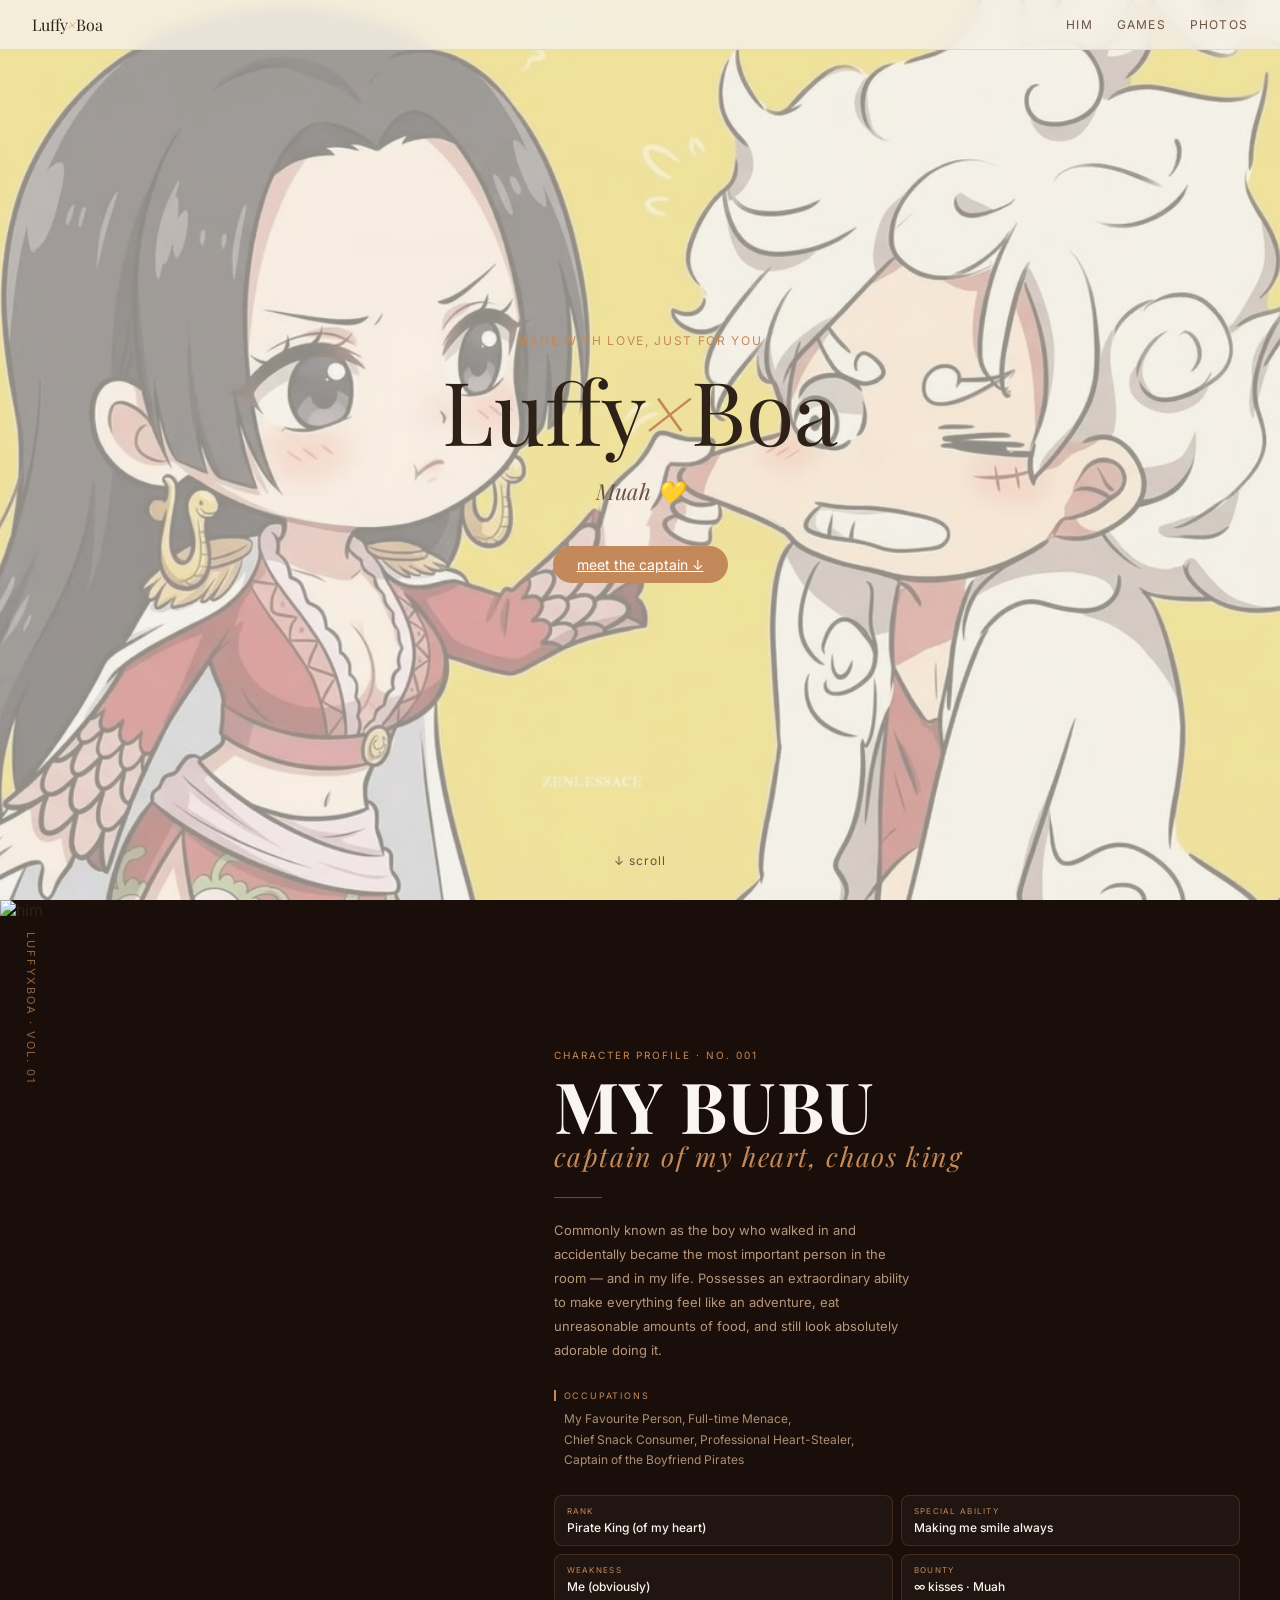
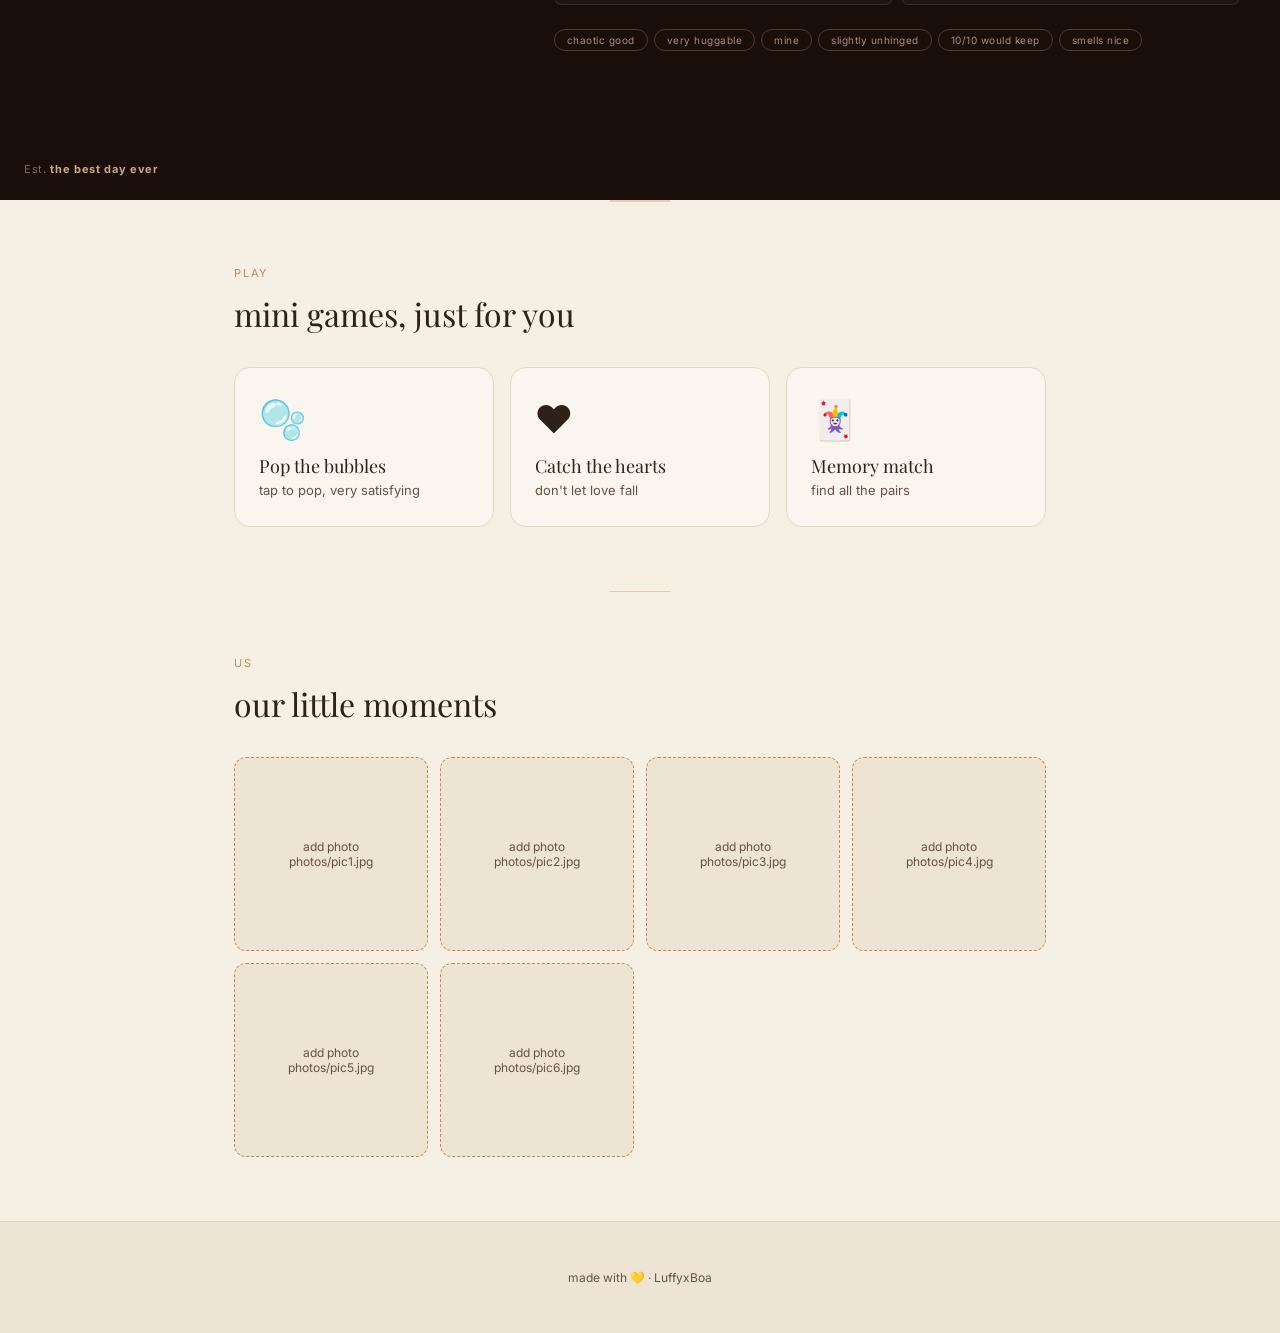
==== commit 4a7a722f: "fix profile image wrapper" ====
--- a/index.html
+++ b/index.html
@@ -28,7 +28,6 @@
             z-index: 0;
         }
         .hero > * { position: relative; z-index: 1; }
-
         .hero-eyebrow {
             font-size: 12px;
             letter-spacing: 0.14em;
@@ -65,12 +64,187 @@
             50% { transform: translateY(6px); }
         }
 
+        /* ---- PROFILE ---- */
+        .profile-section {
+            background: #1a0e0a;
+            min-height: 100vh;
+            display: grid;
+            grid-template-columns: 42% 1fr;
+            position: relative;
+            overflow: hidden;
+        }
+
+        /* left — full bleed image */
+        .profile-img-col {
+            position: relative;
+            min-height: 100vh;
+        }
+        .profile-img-col img {
+            width: 100%;
+            height: 100%;
+            object-fit: cover;
+            object-position: top center;
+            display: block;
+        }
+        .profile-img-placeholder {
+            width: 100%;
+            height: 100%;
+            min-height: 100vh;
+            background: #2E1A10;
+            display: flex;
+            align-items: center;
+            justify-content: center;
+            font-size: 13px;
+            color: rgba(232,196,160,0.4);
+            text-align: center;
+            padding: 2rem;
+            line-height: 2;
+        }
+        /* gradient fade from image into right panel */
+        .profile-img-col::after {
+            content: '';
+            position: absolute;
+            inset: 0;
+            background: linear-gradient(to right, transparent 60%, #1a0e0a 100%),
+            linear-gradient(to top, #1a0e0a 0%, transparent 20%);
+        }
+
+        /* series tag top-left */
+        .profile-series {
+            position: absolute;
+            top: 2rem;
+            left: 1.5rem;
+            z-index: 2;
+            writing-mode: vertical-rl;
+            text-orientation: mixed;
+            font-size: 11px;
+            letter-spacing: 0.18em;
+            color: rgba(196,137,90,0.7);
+            text-transform: uppercase;
+        }
+
+        /* right — info panel */
+        .profile-info-col {
+            padding: 3rem 2.5rem 3rem 1rem;
+            display: flex;
+            flex-direction: column;
+            justify-content: center;
+            position: relative;
+            z-index: 1;
+        }
+
+        .profile-vol {
+            font-size: 10px;
+            letter-spacing: 0.2em;
+            text-transform: uppercase;
+            color: var(--caramel);
+            margin-bottom: 0.75rem;
+        }
+
+        .profile-name {
+            font-family: 'Playfair Display', serif;
+            font-size: clamp(42px, 5.5vw, 72px);
+            font-weight: 700;
+            line-height: 0.92;
+            color: #FAF6EF;
+            text-transform: uppercase;
+            letter-spacing: 0.01em;
+            margin-bottom: 0.5rem;
+        }
+        .profile-name em {
+            display: block;
+            font-style: italic;
+            font-weight: 400;
+            font-size: 0.38em;
+            color: var(--caramel);
+            letter-spacing: 0.06em;
+            text-transform: none;
+            margin-top: 6px;
+        }
+
+        .profile-rule {
+            width: 48px;
+            height: 1.5px;
+            background: var(--caramel);
+            opacity: 0.5;
+            margin: 1.25rem 0;
+        }
+
+        .profile-bio {
+            font-size: 13px;
+            line-height: 1.85;
+            color: rgba(232,196,160,0.75);
+            margin-bottom: 1.75rem;
+            max-width: 360px;
+        }
+
+        /* occupation block like the reference */
+        .profile-block {
+            margin-bottom: 1.5rem;
+        }
+        .profile-block-label {
+            font-size: 9px;
+            letter-spacing: 0.2em;
+            text-transform: uppercase;
+            color: var(--caramel);
+            margin-bottom: 8px;
+            border-left: 2px solid var(--caramel);
+            padding-left: 8px;
+        }
+        .profile-block-content {
+            font-size: 12px;
+            color: rgba(232,196,160,0.7);
+            line-height: 1.7;
+            padding-left: 10px;
+        }
+
+        /* stat grid */
+        .profile-stats {
+            display: grid;
+            grid-template-columns: 1fr 1fr;
+            gap: 8px;
+            margin-bottom: 1.5rem;
+        }
+        .profile-stat {
+            background: rgba(255,255,255,0.03);
+            border: 0.5px solid rgba(196,137,90,0.2);
+            border-radius: 8px;
+            padding: 10px 12px;
+        }
+        .profile-stat-label {
+            font-size: 8px;
+            letter-spacing: 0.16em;
+            text-transform: uppercase;
+            color: var(--caramel);
+            margin-bottom: 4px;
+        }
+        .profile-stat-value { font-size: 12px; color: #FAF6EF; font-weight: 500; }
+
+        /* tags */
+        .profile-tags { display: flex; flex-wrap: wrap; gap: 6px; }
+        .profile-tag {
+            font-size: 10px;
+            padding: 4px 12px;
+            border-radius: 999px;
+            border: 1px solid rgba(196,137,90,0.35);
+            color: rgba(232,196,160,0.7);
+            letter-spacing: 0.05em;
+        }
+
+        /* episode strip at bottom left of image */
+        .profile-ep {
+            position: absolute;
+            bottom: 1.5rem;
+            left: 1.5rem;
+            z-index: 2;
+            font-size: 11px;
+            color: rgba(232,196,160,0.5);
+            letter-spacing: 0.06em;
+        }
+        .profile-ep strong { color: rgba(232,196,160,0.85); }
+
         /* ---- SECTIONS ---- */
-        .section {
-            max-width: 860px;
-            margin: 0 auto;
-            padding: 4rem 1.5rem;
-        }
+        .section { max-width: 860px; margin: 0 auto; padding: 4rem 1.5rem; }
         .section-label {
             font-size: 11px;
             letter-spacing: 0.16em;
@@ -87,20 +261,10 @@
         }
 
         /* ---- DIVIDER ---- */
-        .divider {
-            width: 60px;
-            height: 1.5px;
-            background: var(--caramel);
-            margin: 0 auto;
-            opacity: 0.35;
-        }
+        .divider { width: 60px; height: 1.5px; background: var(--caramel); margin: 0 auto; opacity: 0.35; }
 
         /* ---- GAMES GRID ---- */
-        .games-grid {
-            display: grid;
-            grid-template-columns: repeat(auto-fit, minmax(220px, 1fr));
-            gap: 16px;
-        }
+        .games-grid { display: grid; grid-template-columns: repeat(auto-fit, minmax(220px, 1fr)); gap: 16px; }
         .game-card {
             background: var(--light);
             border: 1px solid var(--beige3);
@@ -123,11 +287,7 @@
         .game-card-desc { font-size: 13px; color: var(--mid); }
 
         /* ---- PHOTOS ---- */
-        .photos-grid {
-            display: grid;
-            grid-template-columns: repeat(auto-fill, minmax(180px, 1fr));
-            gap: 12px;
-        }
+        .photos-grid { display: grid; grid-template-columns: repeat(auto-fill, minmax(180px, 1fr)); gap: 12px; }
         .photo-slot {
             aspect-ratio: 1;
             border-radius: 12px;
@@ -150,6 +310,14 @@
             border-top: 1px solid var(--beige3);
             background: var(--beige2);
         }
+
+        @media (max-width: 680px) {
+            .profile-section { grid-template-columns: 1fr; }
+            .profile-img-col { min-height: 60vw; max-height: 70vw; }
+            .profile-img-col::after { background: linear-gradient(to bottom, transparent 60%, #1a0e0a 100%); }
+            .profile-info-col { padding: 2rem 1.5rem; }
+            .profile-series { display: none; }
+        }
     </style>
 </head>
 <body>
@@ -157,6 +325,7 @@
 <nav class="topbar">
     <a href="index.html" class="topbar-logo">Luffy<em>×</em>Boa</a>
     <div class="topbar-links">
+        <a href="#profile">him</a>
         <a href="#games">games</a>
         <a href="#photos">photos</a>
     </div>
@@ -167,8 +336,70 @@
     <p class="hero-eyebrow">made with love, just for you</p>
     <h1 class="hero-title">Luffy<em>×</em>Boa</h1>
     <p class="hero-message">Muah 💛</p>
-    <a href="#games" class="btn btn-primary">open your gifts ↓</a>
+    <a href="#profile" class="btn btn-primary">meet the captain ↓</a>
     <p class="scroll-hint">↓ scroll</p>
+</section>
+
+<!-- PROFILE -->
+<section class="profile-section" id="profile">
+
+    <div class="profile-img-col">
+        <p class="profile-series">LuffyxBoa · Vol. 01</p>
+        <img src="photos/him.jpg" alt="him" />
+        <p class="profile-ep">Est. <strong>the best day ever</strong></p>
+    </div>
+
+    <!-- right: info -->
+    <div class="profile-info-col">
+        <p class="profile-vol">Character Profile · No. 001</p>
+        <h2 class="profile-name">
+            My Bubu
+            <em>captain of my heart, chaos king</em>
+        </h2>
+
+        <div class="profile-rule"></div>
+
+        <p class="profile-bio">
+            Commonly known as the boy who walked in and accidentally became the most important person in the room — and in my life. Possesses an extraordinary ability to make everything feel like an adventure, eat unreasonable amounts of food, and still look absolutely adorable doing it.
+        </p>
+
+        <div class="profile-block">
+            <p class="profile-block-label">Occupations</p>
+            <p class="profile-block-content">
+                My Favourite Person, Full-time Menace,<br/>
+                Chief Snack Consumer, Professional Heart-Stealer,<br/>
+                Captain of the Boyfriend Pirates
+            </p>
+        </div>
+
+        <div class="profile-stats">
+            <div class="profile-stat">
+                <div class="profile-stat-label">rank</div>
+                <div class="profile-stat-value">Pirate King (of my heart)</div>
+            </div>
+            <div class="profile-stat">
+                <div class="profile-stat-label">special ability</div>
+                <div class="profile-stat-value">Making me smile always</div>
+            </div>
+            <div class="profile-stat">
+                <div class="profile-stat-label">weakness</div>
+                <div class="profile-stat-value">Me (obviously)</div>
+            </div>
+            <div class="profile-stat">
+                <div class="profile-stat-label">bounty</div>
+                <div class="profile-stat-value">∞ kisses · Muah</div>
+            </div>
+        </div>
+
+        <div class="profile-tags">
+            <span class="profile-tag">chaotic good</span>
+            <span class="profile-tag">very huggable</span>
+            <span class="profile-tag">mine</span>
+            <span class="profile-tag">slightly unhinged</span>
+            <span class="profile-tag">10/10 would keep</span>
+            <span class="profile-tag">smells nice</span>
+        </div>
+    </div>
 </section>
 
 <div class="divider"></div>
@@ -203,8 +434,6 @@
     <p class="section-label">us</p>
     <h2 class="section-title">our little moments</h2>
     <div class="photos-grid" id="photos-grid">
-        <!-- Replace these with your actual photos -->
-        <!-- <div class="photo-slot"><img src="photos/pic1.jpg" alt="us" /></div> -->
         <div class="photo-slot"><p class="photo-placeholder">add photo<br/>photos/pic1.jpg</p></div>
         <div class="photo-slot"><p class="photo-placeholder">add photo<br/>photos/pic2.jpg</p></div>
         <div class="photo-slot"><p class="photo-placeholder">add photo<br/>photos/pic3.jpg</p></div>
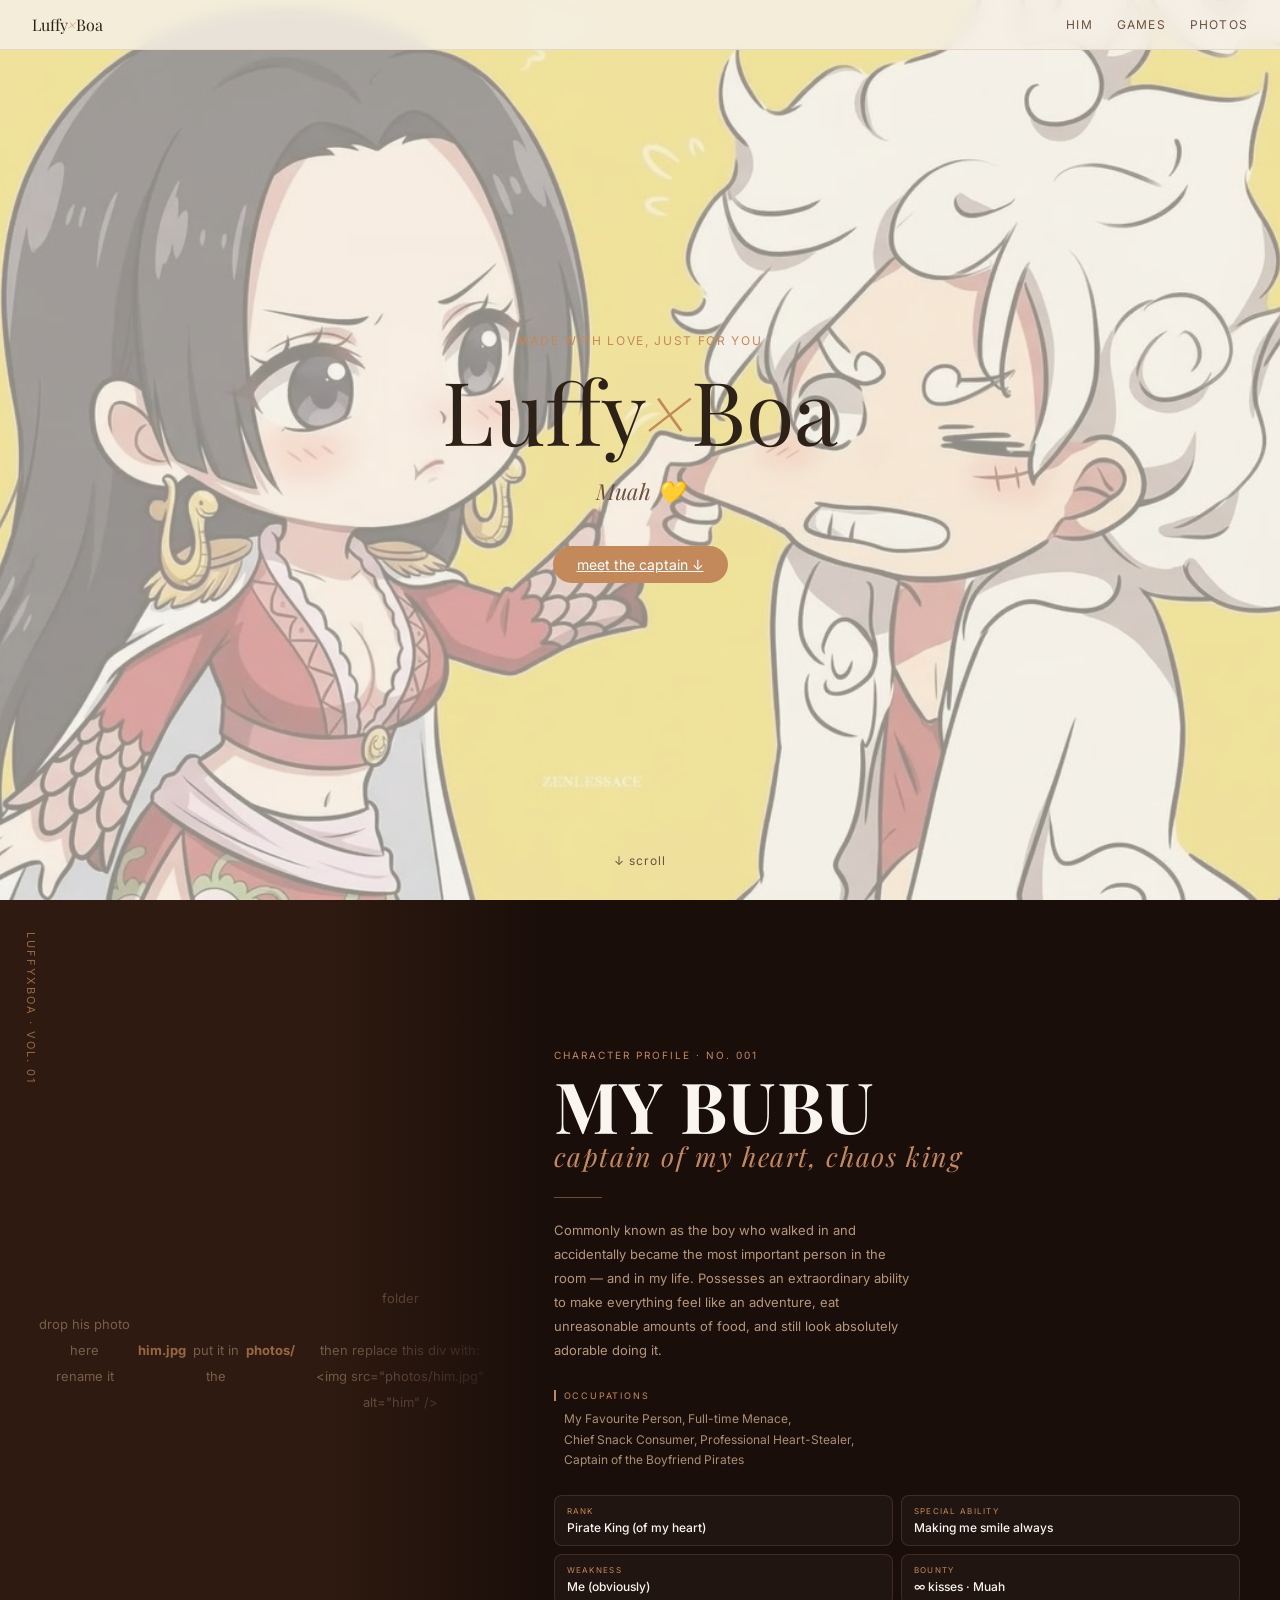
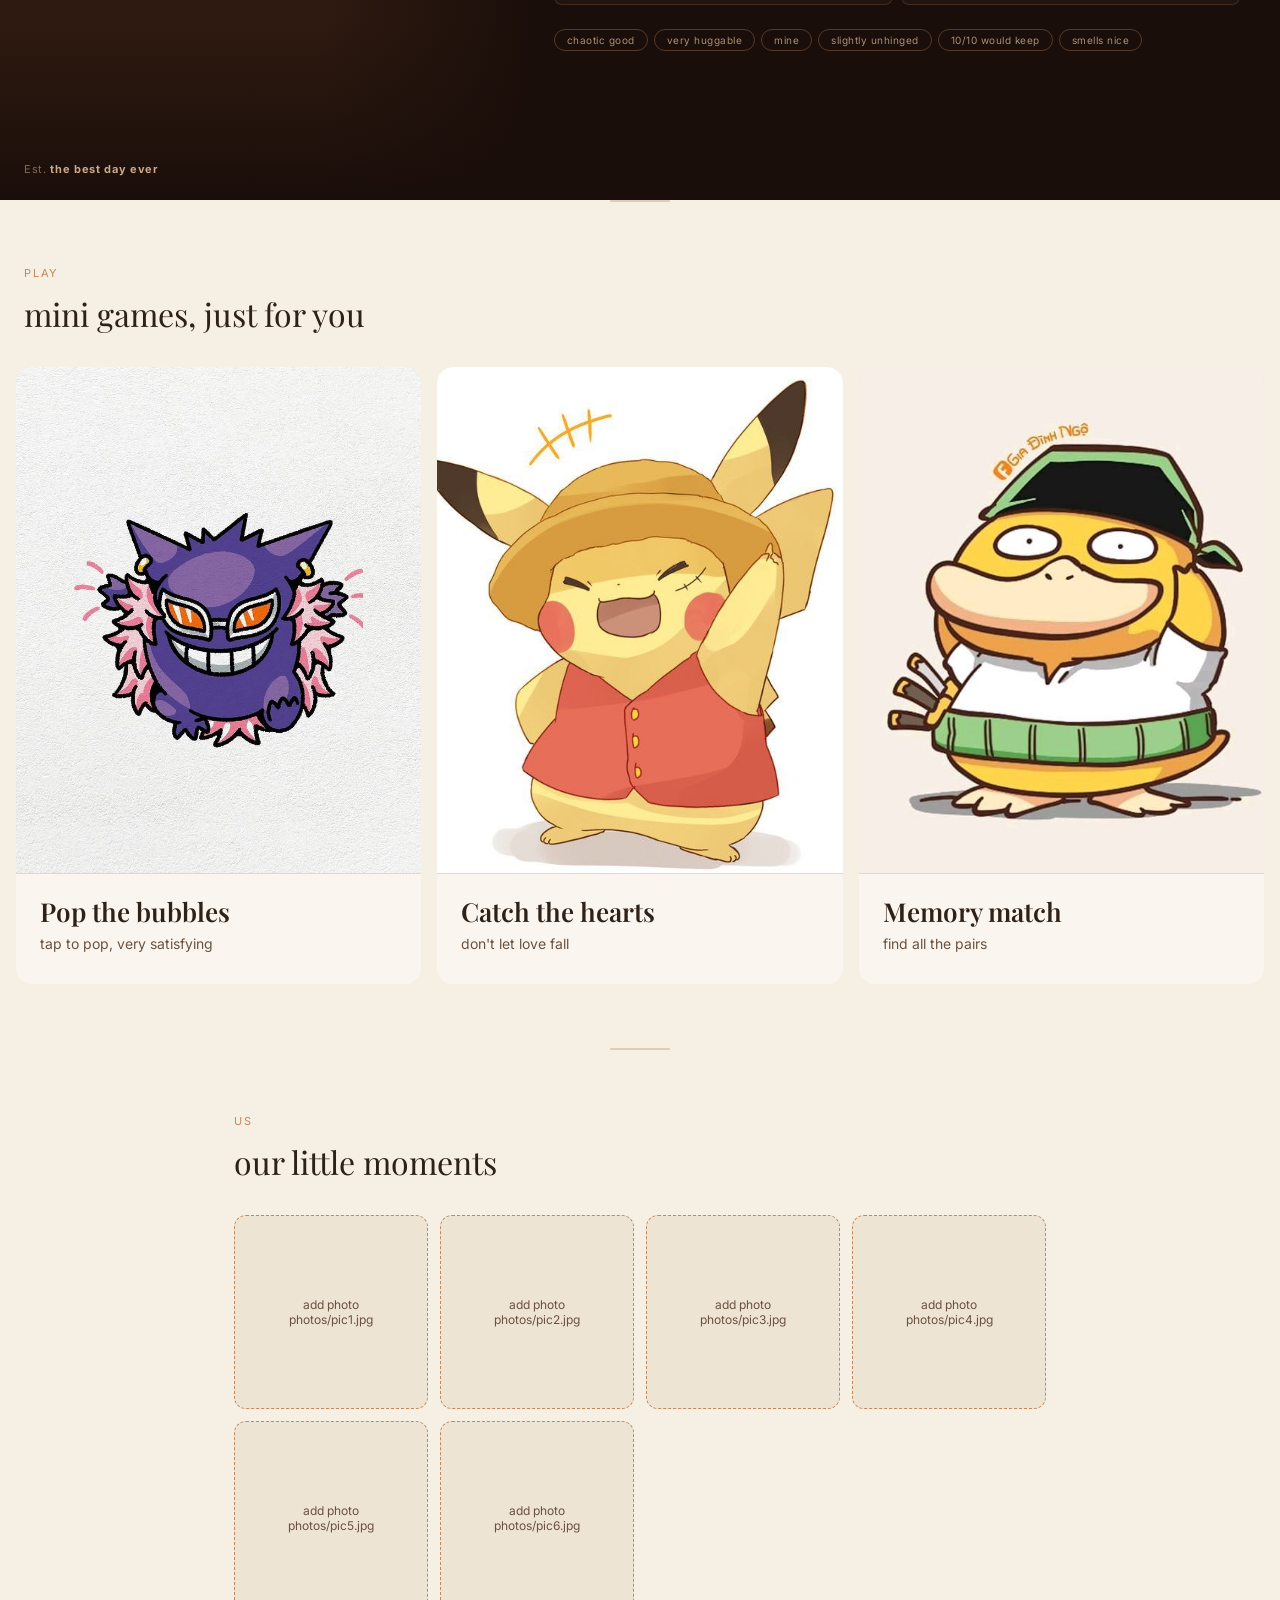
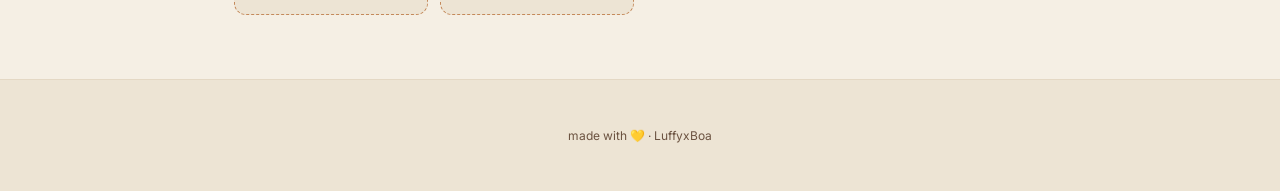
==== commit cc664465: "fix profile image wrapper" ====
--- a/index.html
+++ b/index.html
@@ -245,6 +245,8 @@
 
         /* ---- SECTIONS ---- */
         .section { max-width: 860px; margin: 0 auto; padding: 4rem 1.5rem; }
+        #games { max-width: 100%; padding: 4rem 0; }
+        #games .section-label, #games .section-title { padding: 0 1.5rem; }
         .section-label {
             font-size: 11px;
             letter-spacing: 0.16em;
@@ -264,27 +266,43 @@
         .divider { width: 60px; height: 1.5px; background: var(--caramel); margin: 0 auto; opacity: 0.35; }
 
         /* ---- GAMES GRID ---- */
-        .games-grid { display: grid; grid-template-columns: repeat(auto-fit, minmax(220px, 1fr)); gap: 16px; }
+        .games-grid { display: grid; grid-template-columns: repeat(3, 1fr); gap: 16px; padding: 0 16px; }
         .game-card {
             background: var(--light);
-            border: 1px solid var(--beige3);
+            border: none;
             border-radius: 16px;
-            padding: 1.75rem 1.5rem;
+            overflow: hidden;
             text-decoration: none;
             color: inherit;
-            transition: border-color 0.2s, transform 0.15s;
+            transition: transform 0.15s;
             display: block;
-        }
-        .game-card:hover { border-color: var(--caramel); transform: translateY(-3px); }
-        .game-emoji { font-size: 38px; margin-bottom: 0.75rem; }
+            position: relative;
+        }
+        .game-card:hover { transform: translateY(-4px); }
+        .game-img {
+            width: 100%;
+            aspect-ratio: 4/5;
+            overflow: hidden;
+            background: var(--beige2);
+        }
+        .game-img img {
+            width: 100%;
+            height: 100%;
+            object-fit: cover;
+            object-position: top center;
+            display: block;
+            transition: transform 0.3s;
+        }
+        .game-card:hover .game-img img { transform: scale(1.04); }
+        .game-card-body { padding: 1.25rem 1.5rem 2rem; border-top: 1px solid var(--beige3); }
         .game-card-name {
             font-family: 'Playfair Display', serif;
-            font-size: 18px;
-            font-weight: 400;
+            font-size: 26px;
+            font-weight: 600;
             color: var(--dark);
-            margin-bottom: 4px;
-        }
-        .game-card-desc { font-size: 13px; color: var(--mid); }
+            margin-bottom: 6px;
+        }
+        .game-card-desc { font-size: 14px; color: var(--mid); }
 
         /* ---- PHOTOS ---- */
         .photos-grid { display: grid; grid-template-columns: repeat(auto-fill, minmax(180px, 1fr)); gap: 12px; }
@@ -343,9 +361,17 @@
 <!-- PROFILE -->
 <section class="profile-section" id="profile">
 
+    <!-- left: full bleed photo -->
     <div class="profile-img-col">
         <p class="profile-series">LuffyxBoa · Vol. 01</p>
-        <img src="photos/him.jpg" alt="him" />
+        <!-- Replace the div below with: <img src="photos/him.jpg" alt="him" /> -->
+        <div class="profile-img-placeholder">
+            drop his photo here<br/>
+            rename it <strong style="color:rgba(196,137,90,0.7)">him.jpg</strong><br/>
+            put it in the <strong style="color:rgba(196,137,90,0.7)">photos/</strong> folder<br/><br/>
+            then replace this div with:<br/>
+            &lt;img src="photos/him.jpg" alt="him" /&gt;
+        </div>
         <p class="profile-ep">Est. <strong>the best day ever</strong></p>
     </div>
 
@@ -410,19 +436,25 @@
     <h2 class="section-title">mini games, just for you</h2>
     <div class="games-grid">
         <a href="games/bubbles.html" class="game-card">
-            <div class="game-emoji">🫧</div>
-            <div class="game-card-name">Pop the bubbles</div>
-            <div class="game-card-desc">tap to pop, very satisfying</div>
+            <div class="game-img"><img src="photos/gengar.jpeg" alt="gengar" /></div>
+            <div class="game-card-body">
+                <div class="game-card-name">Pop the bubbles</div>
+                <div class="game-card-desc">tap to pop, very satisfying</div>
+            </div>
         </a>
         <a href="games/hearts.html" class="game-card">
-            <div class="game-emoji">❤️</div>
-            <div class="game-card-name">Catch the hearts</div>
-            <div class="game-card-desc">don't let love fall</div>
+            <div class="game-img"><img src="photos/pikachu.jpeg" alt="pikachu" /></div>
+            <div class="game-card-body">
+                <div class="game-card-name">Catch the hearts</div>
+                <div class="game-card-desc">don't let love fall</div>
+            </div>
         </a>
         <a href="games/memory.html" class="game-card">
-            <div class="game-emoji">🃏</div>
-            <div class="game-card-name">Memory match</div>
-            <div class="game-card-desc">find all the pairs</div>
+            <div class="game-img"><img src="photos/psyduck.jpeg" alt="psyduck" /></div>
+            <div class="game-card-body">
+                <div class="game-card-name">Memory match</div>
+                <div class="game-card-desc">find all the pairs</div>
+            </div>
         </a>
     </div>
 </section>
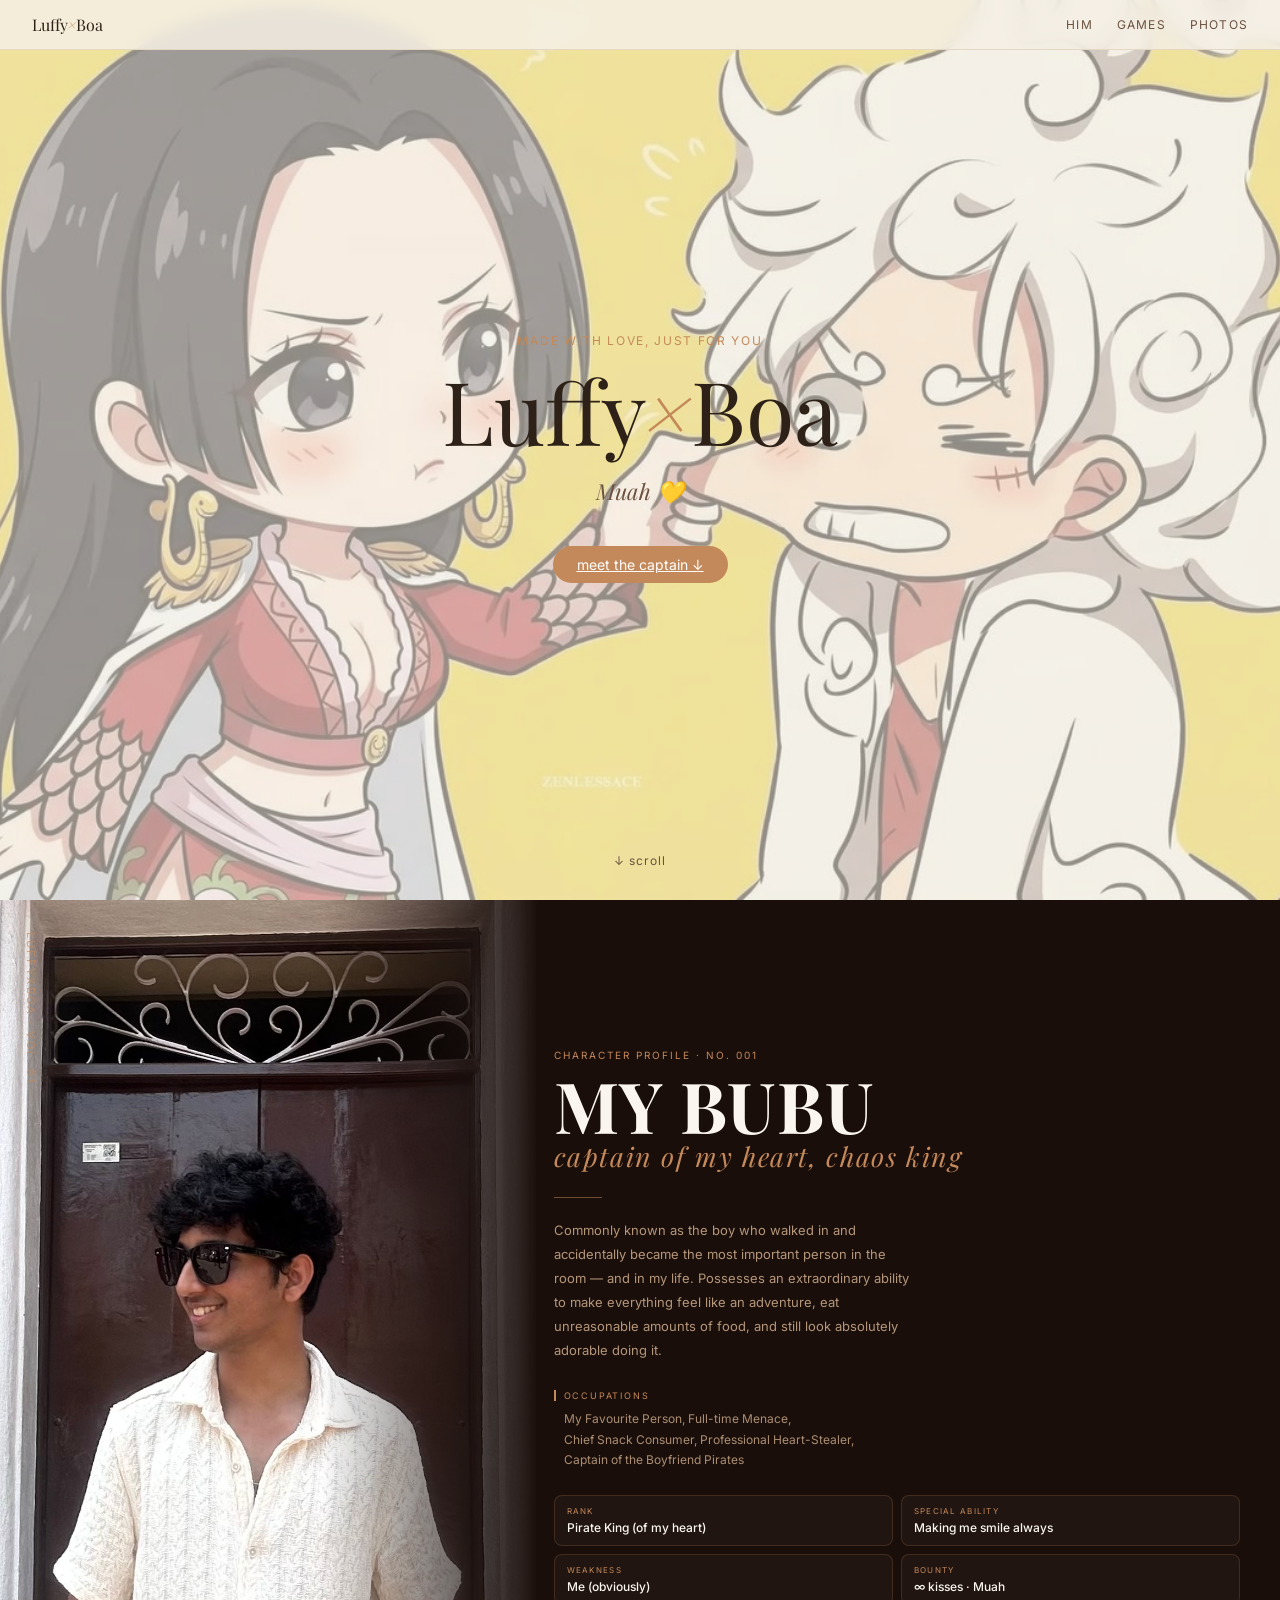
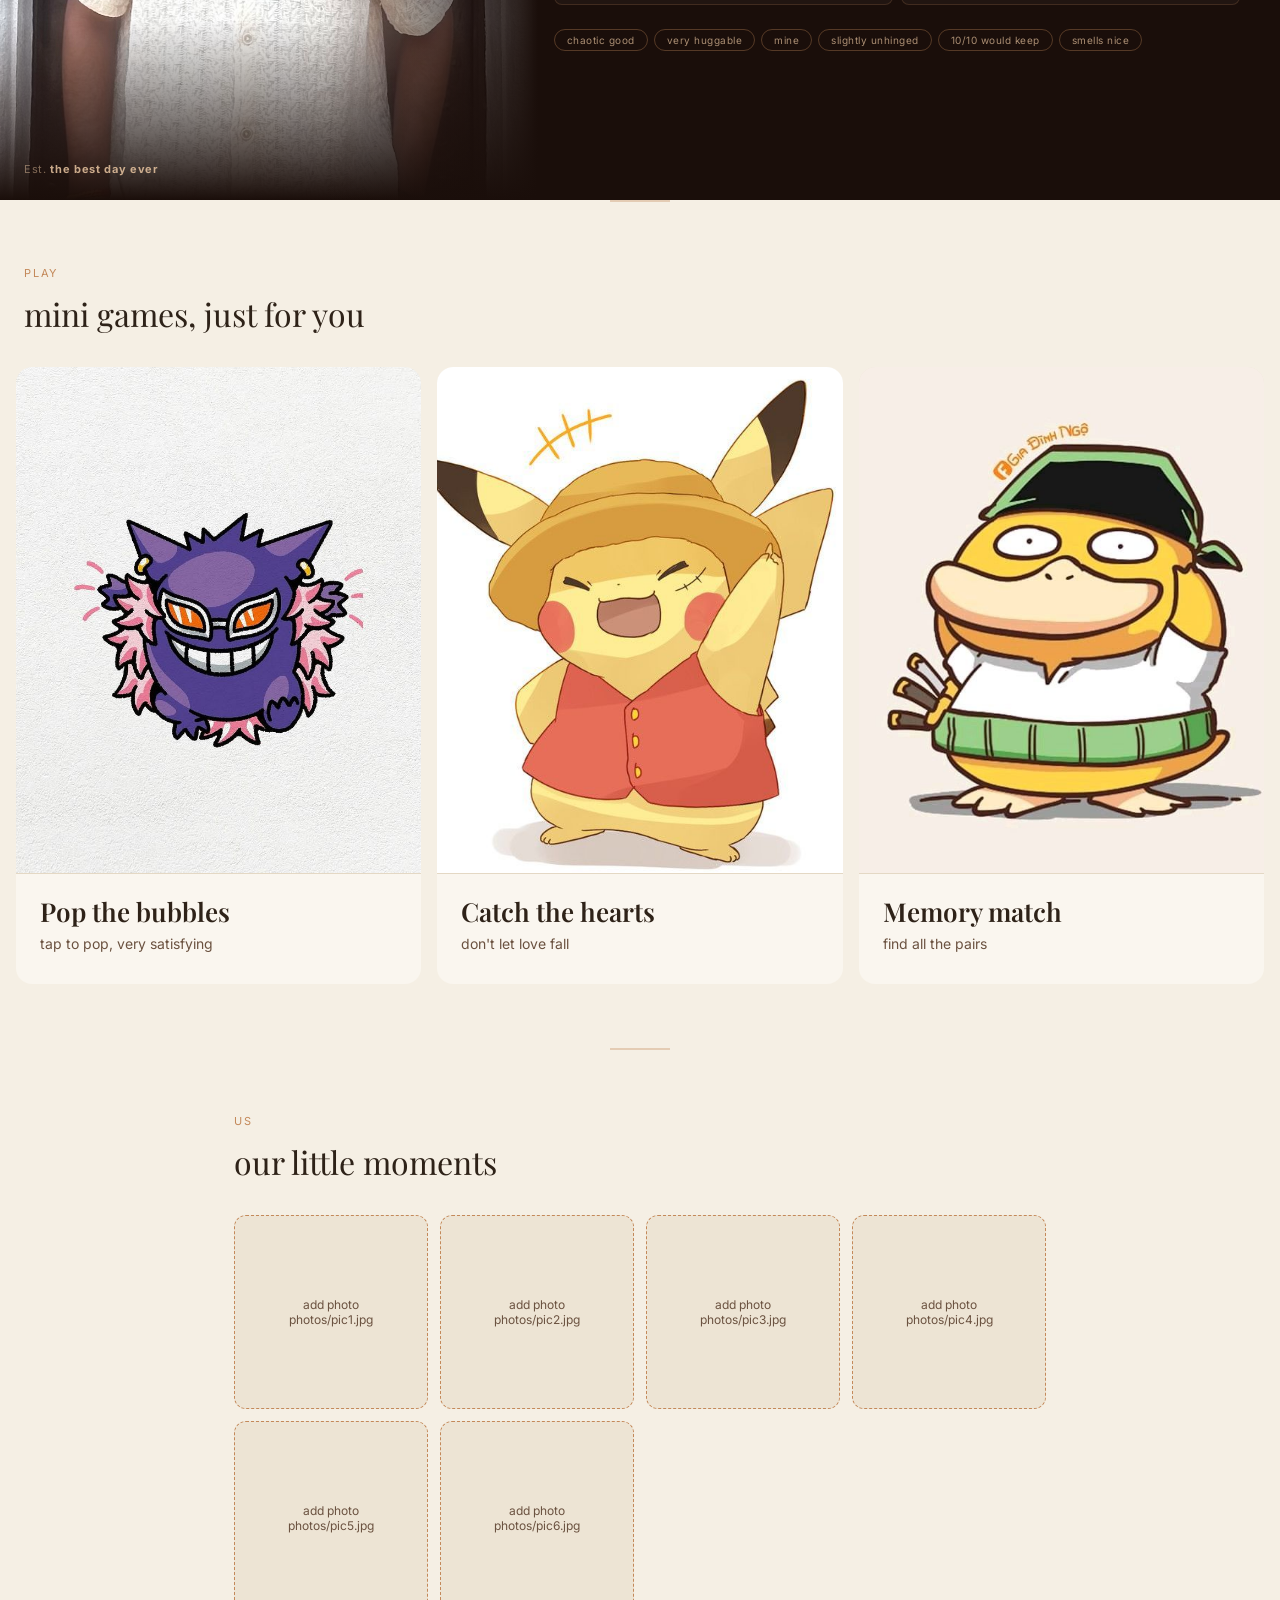
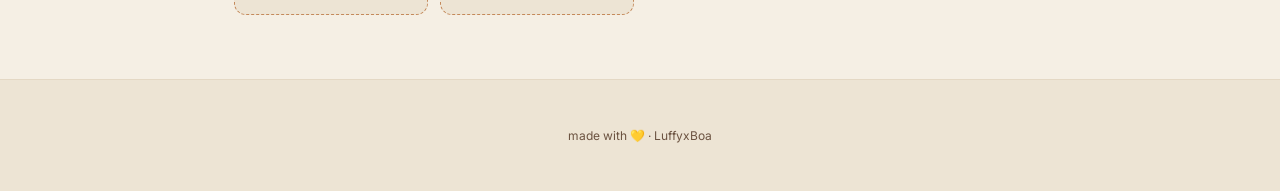
==== commit e7c8a78a: "fix profile image wrapper" ====
--- a/index.html
+++ b/index.html
@@ -365,13 +365,7 @@
     <div class="profile-img-col">
         <p class="profile-series">LuffyxBoa · Vol. 01</p>
         <!-- Replace the div below with: <img src="photos/him.jpg" alt="him" /> -->
-        <div class="profile-img-placeholder">
-            drop his photo here<br/>
-            rename it <strong style="color:rgba(196,137,90,0.7)">him.jpg</strong><br/>
-            put it in the <strong style="color:rgba(196,137,90,0.7)">photos/</strong> folder<br/><br/>
-            then replace this div with:<br/>
-            &lt;img src="photos/him.jpg" alt="him" /&gt;
-        </div>
+        <img src="photos/him.jpg" alt="him" />
         <p class="profile-ep">Est. <strong>the best day ever</strong></p>
     </div>
 
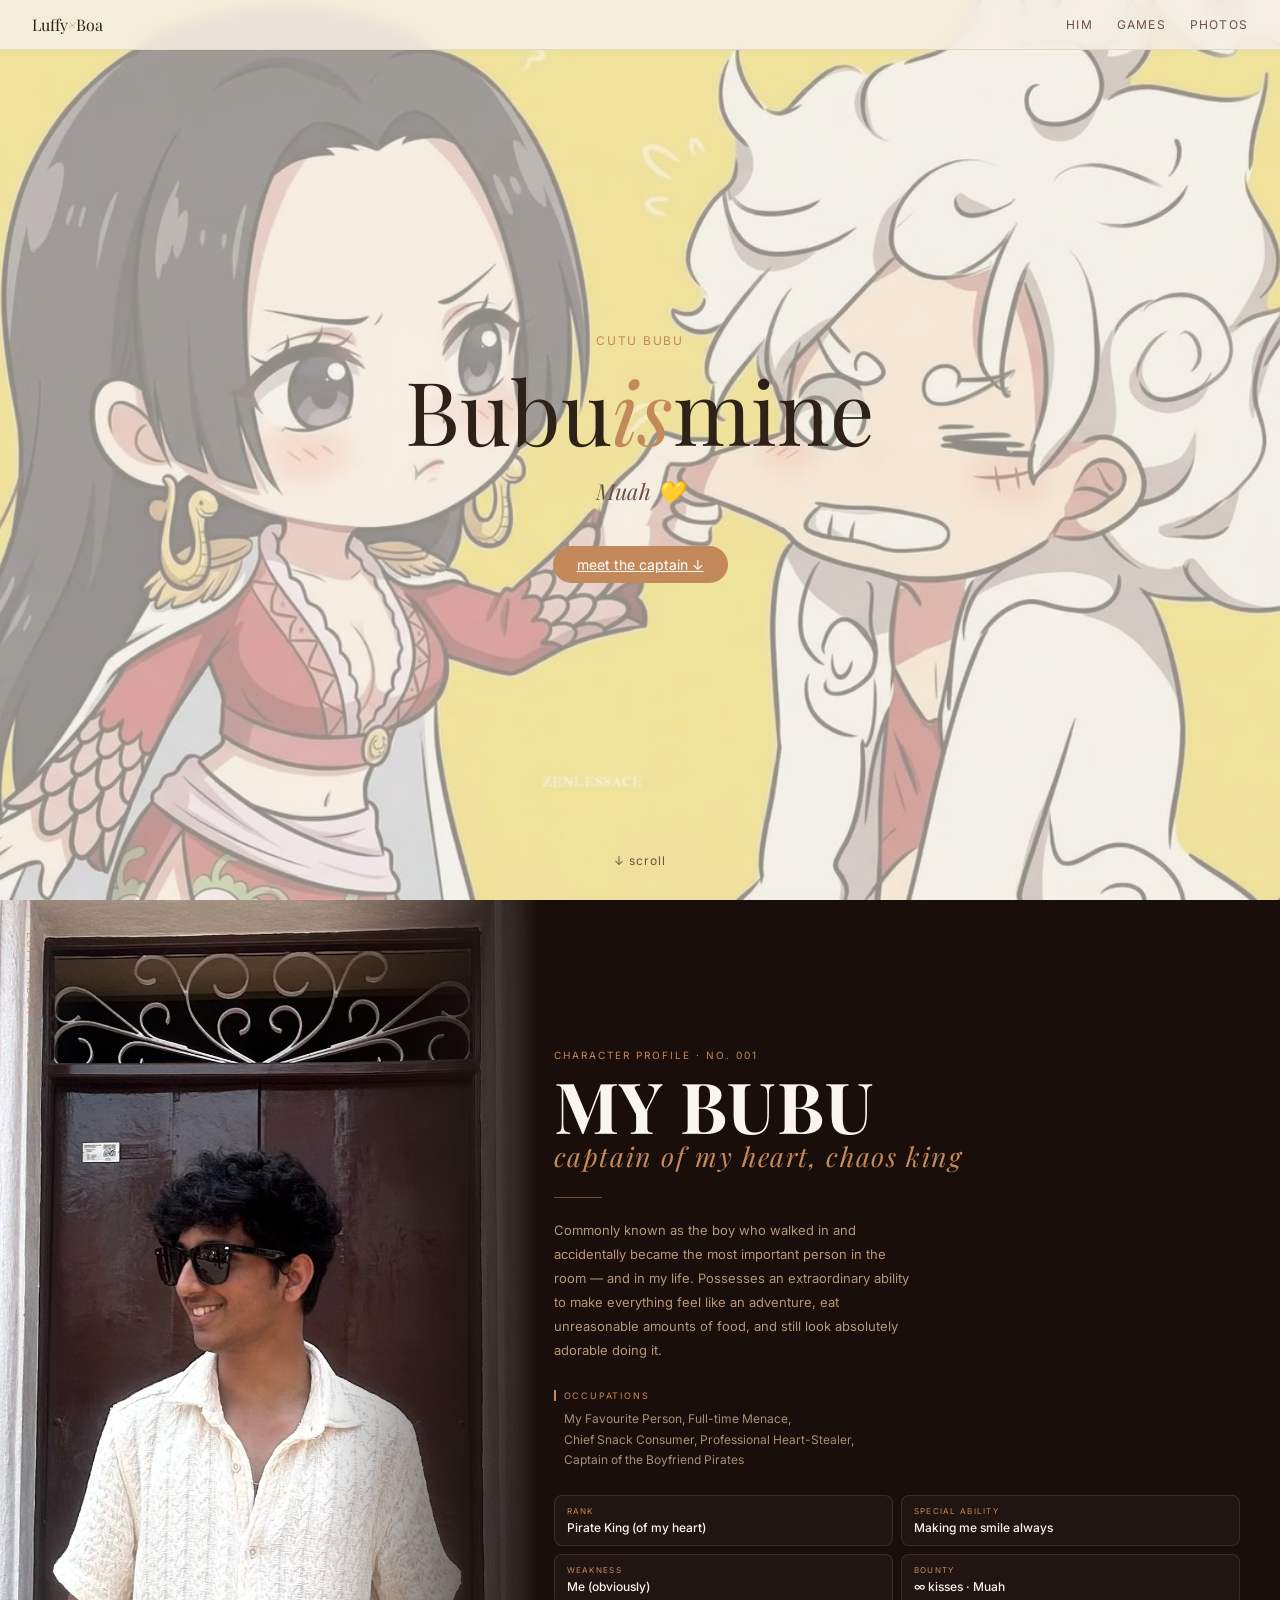
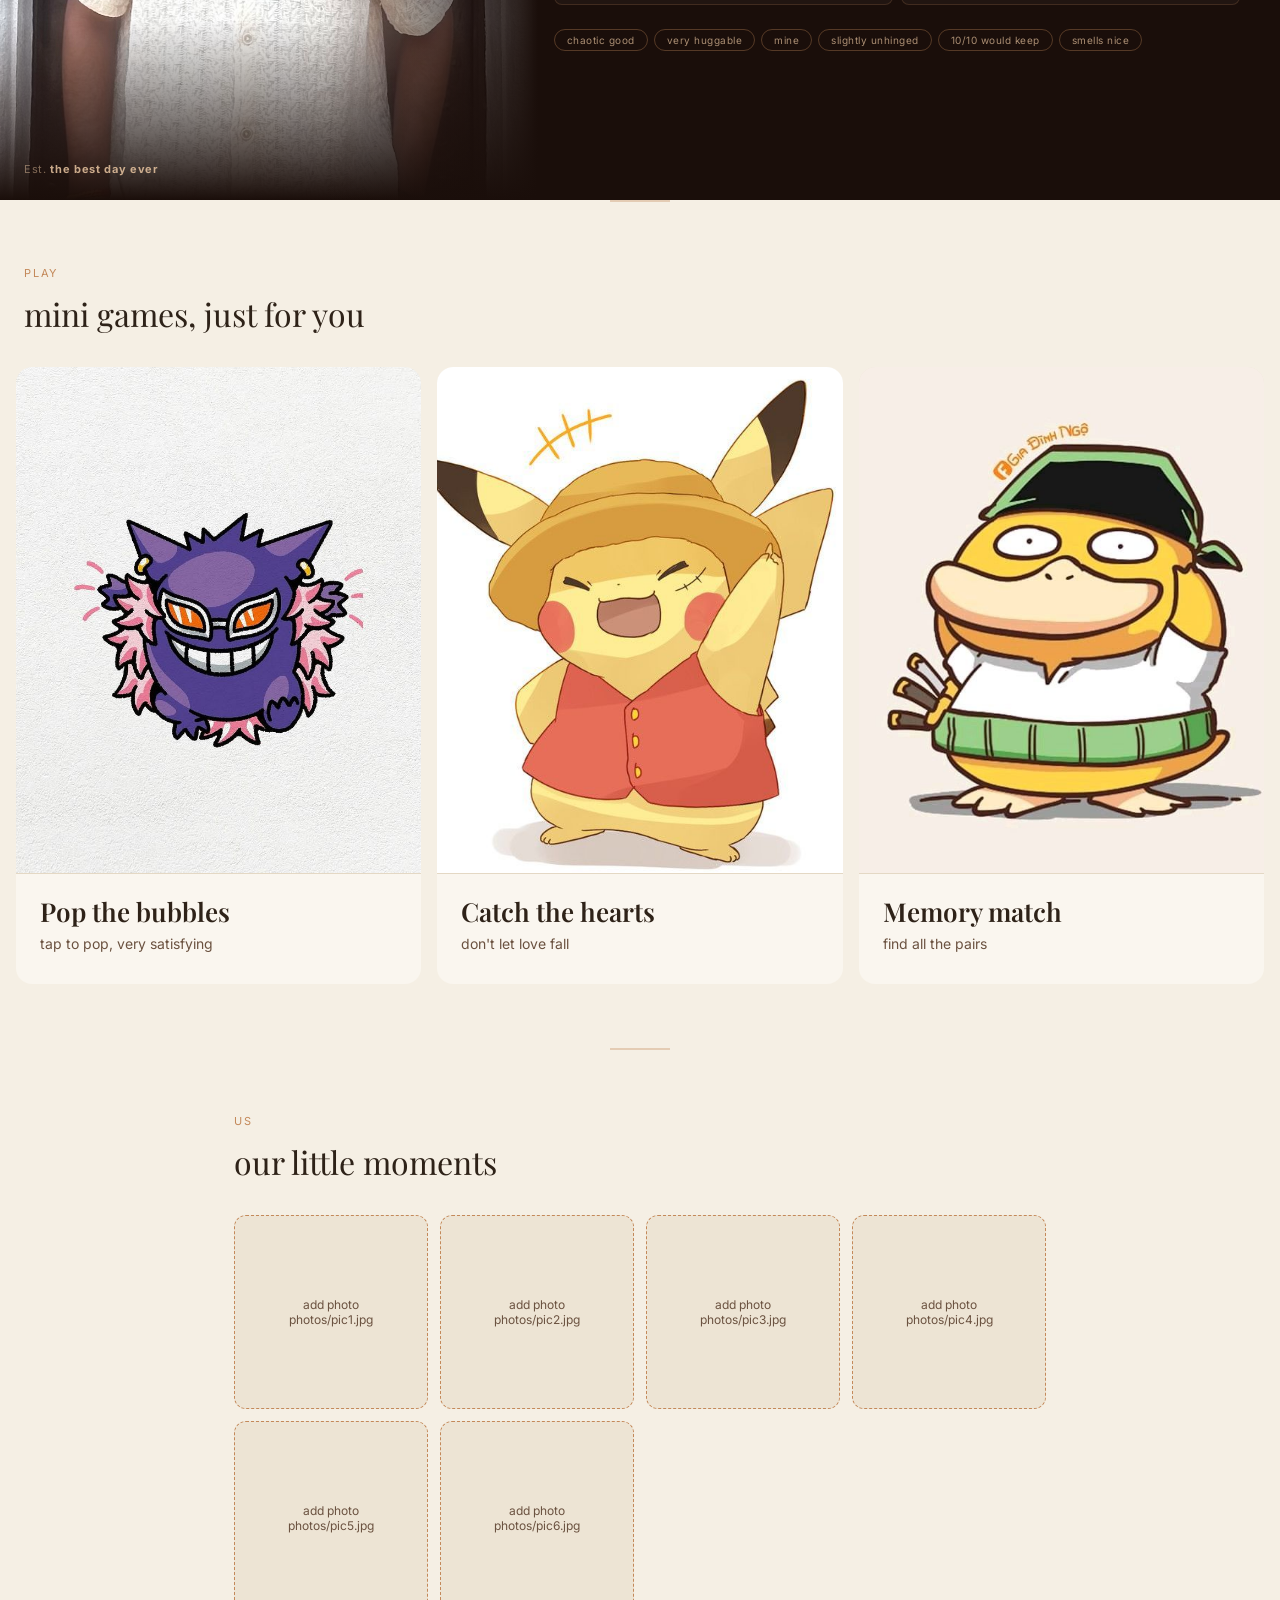
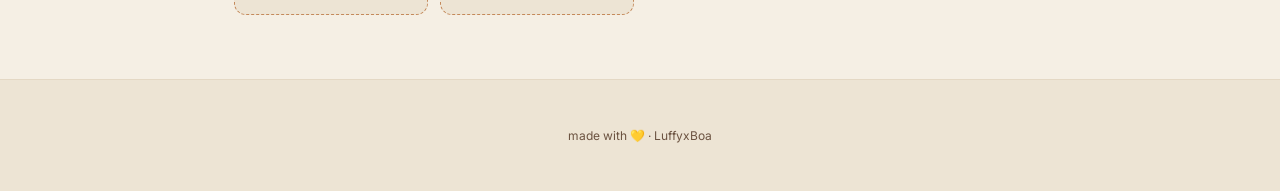
==== commit bde48874: "fix profile image wrapper" ====
--- a/index.html
+++ b/index.html
@@ -351,8 +351,8 @@
 
 <!-- HERO -->
 <section class="hero">
-    <p class="hero-eyebrow">made with love, just for you</p>
-    <h1 class="hero-title">Luffy<em>×</em>Boa</h1>
+    <p class="hero-eyebrow">cutu bubu</p>
+    <h1 class="hero-title">Bubu<em>is</em>mine</h1>
     <p class="hero-message">Muah 💛</p>
     <a href="#profile" class="btn btn-primary">meet the captain ↓</a>
     <p class="scroll-hint">↓ scroll</p>
@@ -364,7 +364,6 @@
     <!-- left: full bleed photo -->
     <div class="profile-img-col">
         <p class="profile-series">LuffyxBoa · Vol. 01</p>
-        <!-- Replace the div below with: <img src="photos/him.jpg" alt="him" /> -->
         <img src="photos/him.jpg" alt="him" />
         <p class="profile-ep">Est. <strong>the best day ever</strong></p>
     </div>
@@ -471,5 +470,96 @@
 
 <footer>made with 💛 · LuffyxBoa</footer>
 
+<!-- SPLASH SCREEN -->
+<div id="splash">
+    <div id="splash-muahs"></div>
+</div>
+
+<style>
+    #splash {
+        position: fixed;
+        inset: 0;
+        z-index: 9999;
+        background: url('photos/luffyxboa.jpg') center/cover no-repeat;
+        overflow: hidden;
+        display: flex;
+        align-items: center;
+        justify-content: center;
+    }
+    #splash::before {
+        content: '';
+        position: absolute;
+        inset: 0;
+        background: rgba(245, 239, 228, 0.45);
+        z-index: 0;
+    }
+    #splash-muahs {
+        position: absolute;
+        inset: 0;
+        z-index: 1;
+        pointer-events: none;
+    }
+    .muah-word {
+        position: absolute;
+        font-family: 'Playfair Display', serif;
+        font-style: italic;
+        font-weight: 600;
+        color: var(--caramel);
+        opacity: 0;
+        transform: scale(0.3);
+        animation: muah-pop 0.6s ease-out forwards;
+        white-space: nowrap;
+        text-shadow: 0 2px 20px rgba(196,137,90,0.3);
+    }
+    @keyframes muah-pop {
+        0%   { opacity: 0; transform: scale(0.2) rotate(var(--r)); }
+        50%  { opacity: 1; transform: scale(1.1) rotate(var(--r)); }
+        100% { opacity: 0.85; transform: scale(1) rotate(var(--r)); }
+    }
+    #splash.fade-out {
+        animation: splash-fade 0.8s ease-out forwards;
+    }
+    @keyframes splash-fade {
+        0%   { opacity: 1; }
+        100% { opacity: 0; pointer-events: none; }
+    }
+</style>
+
+<script>
+    const sizes = [28, 36, 44, 52, 64, 72, 88, 96, 110];
+    const rotations = [-15, -10, -6, 0, 5, 10, 14, -3, 8, -12];
+    const container = document.getElementById('splash-muahs');
+
+    function spawnMuah() {
+        const el = document.createElement('span');
+        el.className = 'muah-word';
+        el.textContent = 'Muah';
+        const size = sizes[Math.floor(Math.random() * sizes.length)];
+        const rot = rotations[Math.floor(Math.random() * rotations.length)];
+        el.style.fontSize = size + 'px';
+        el.style.setProperty('--r', rot + 'deg');
+        el.style.left = (Math.random() * 90) + '%';
+        el.style.top  = (Math.random() * 88) + '%';
+        el.style.animationDelay = (Math.random() * 0.3) + 's';
+        container.appendChild(el);
+    }
+
+    // spawn wave of muahs
+    let spawned = 0;
+    const spawnInterval = setInterval(() => {
+        for (let i = 0; i < 4; i++) spawnMuah();
+        spawned += 4;
+        if (spawned >= 40) clearInterval(spawnInterval);
+    }, 120);
+
+    // fade out splash after 2.8s
+    setTimeout(() => {
+        document.getElementById('splash').classList.add('fade-out');
+        setTimeout(() => {
+            document.getElementById('splash').style.display = 'none';
+        }, 800);
+    }, 2800);
+</script>
+
 </body>
 </html>
